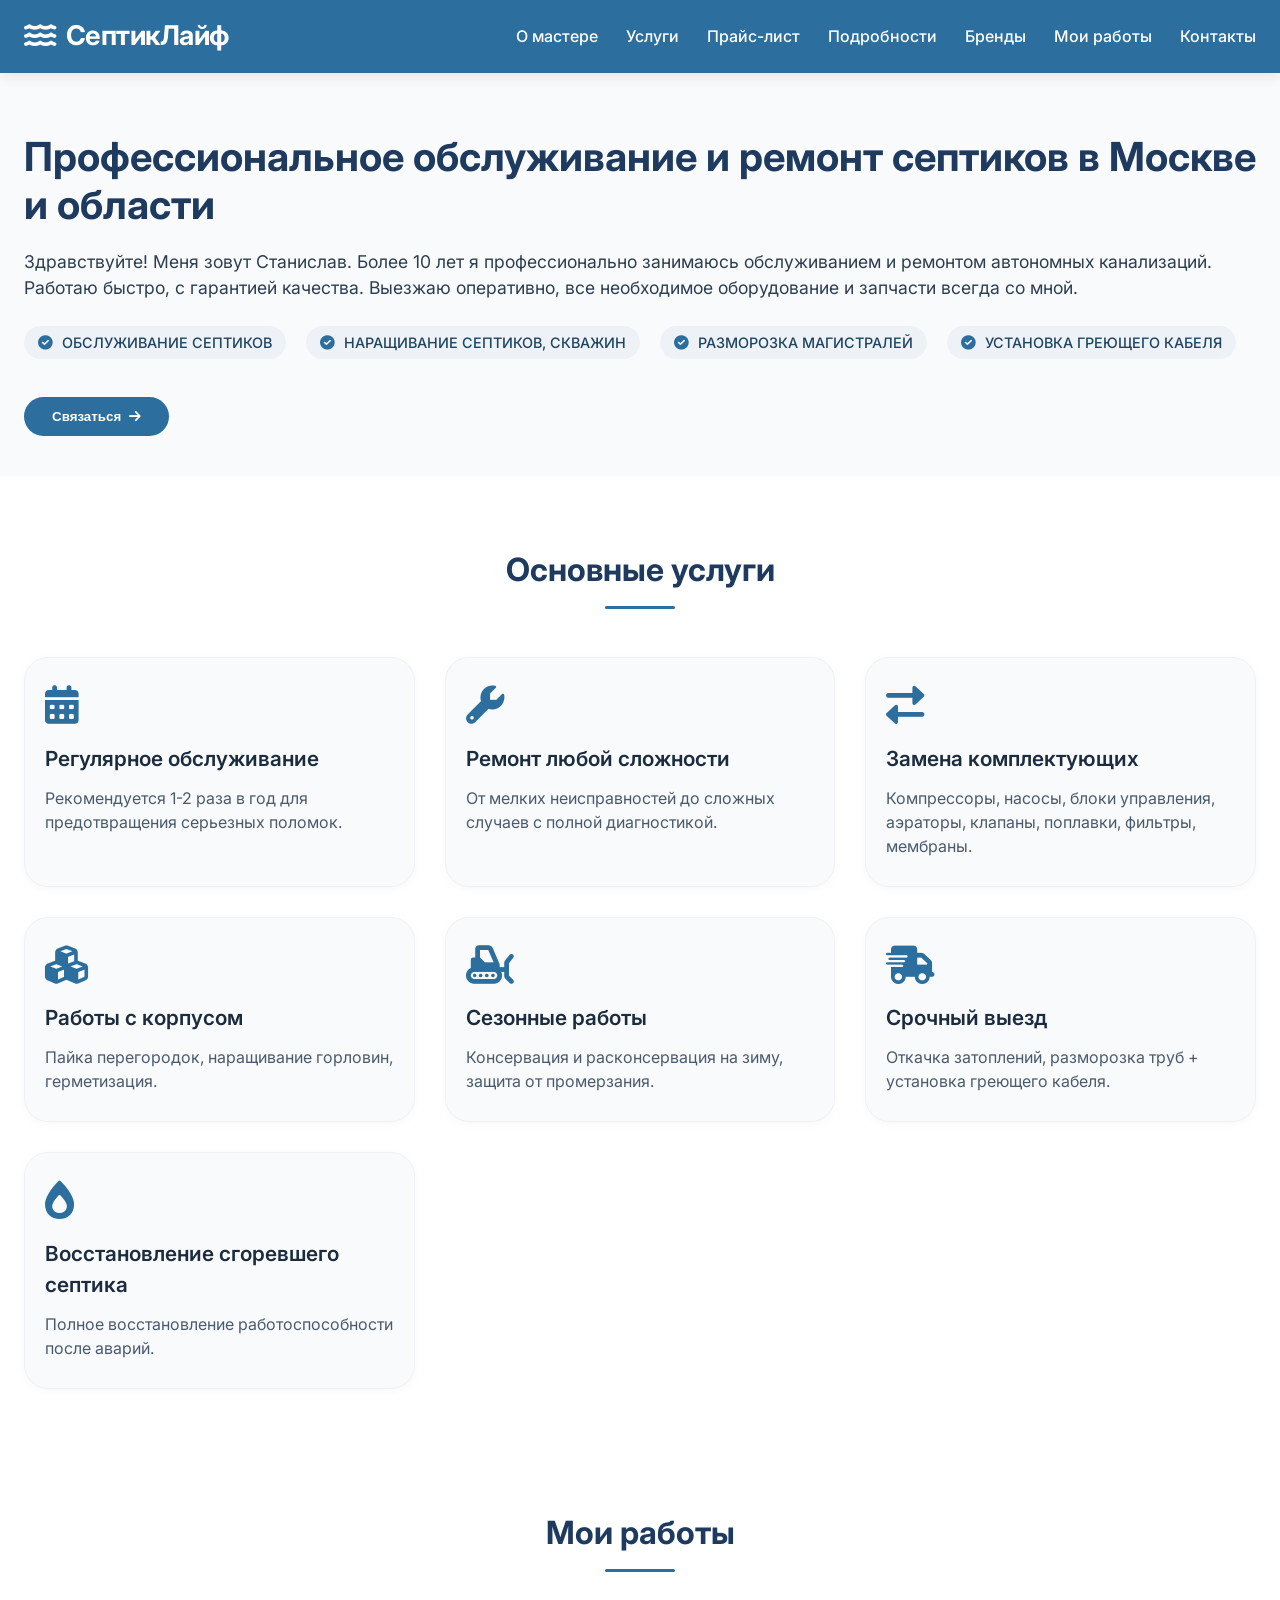
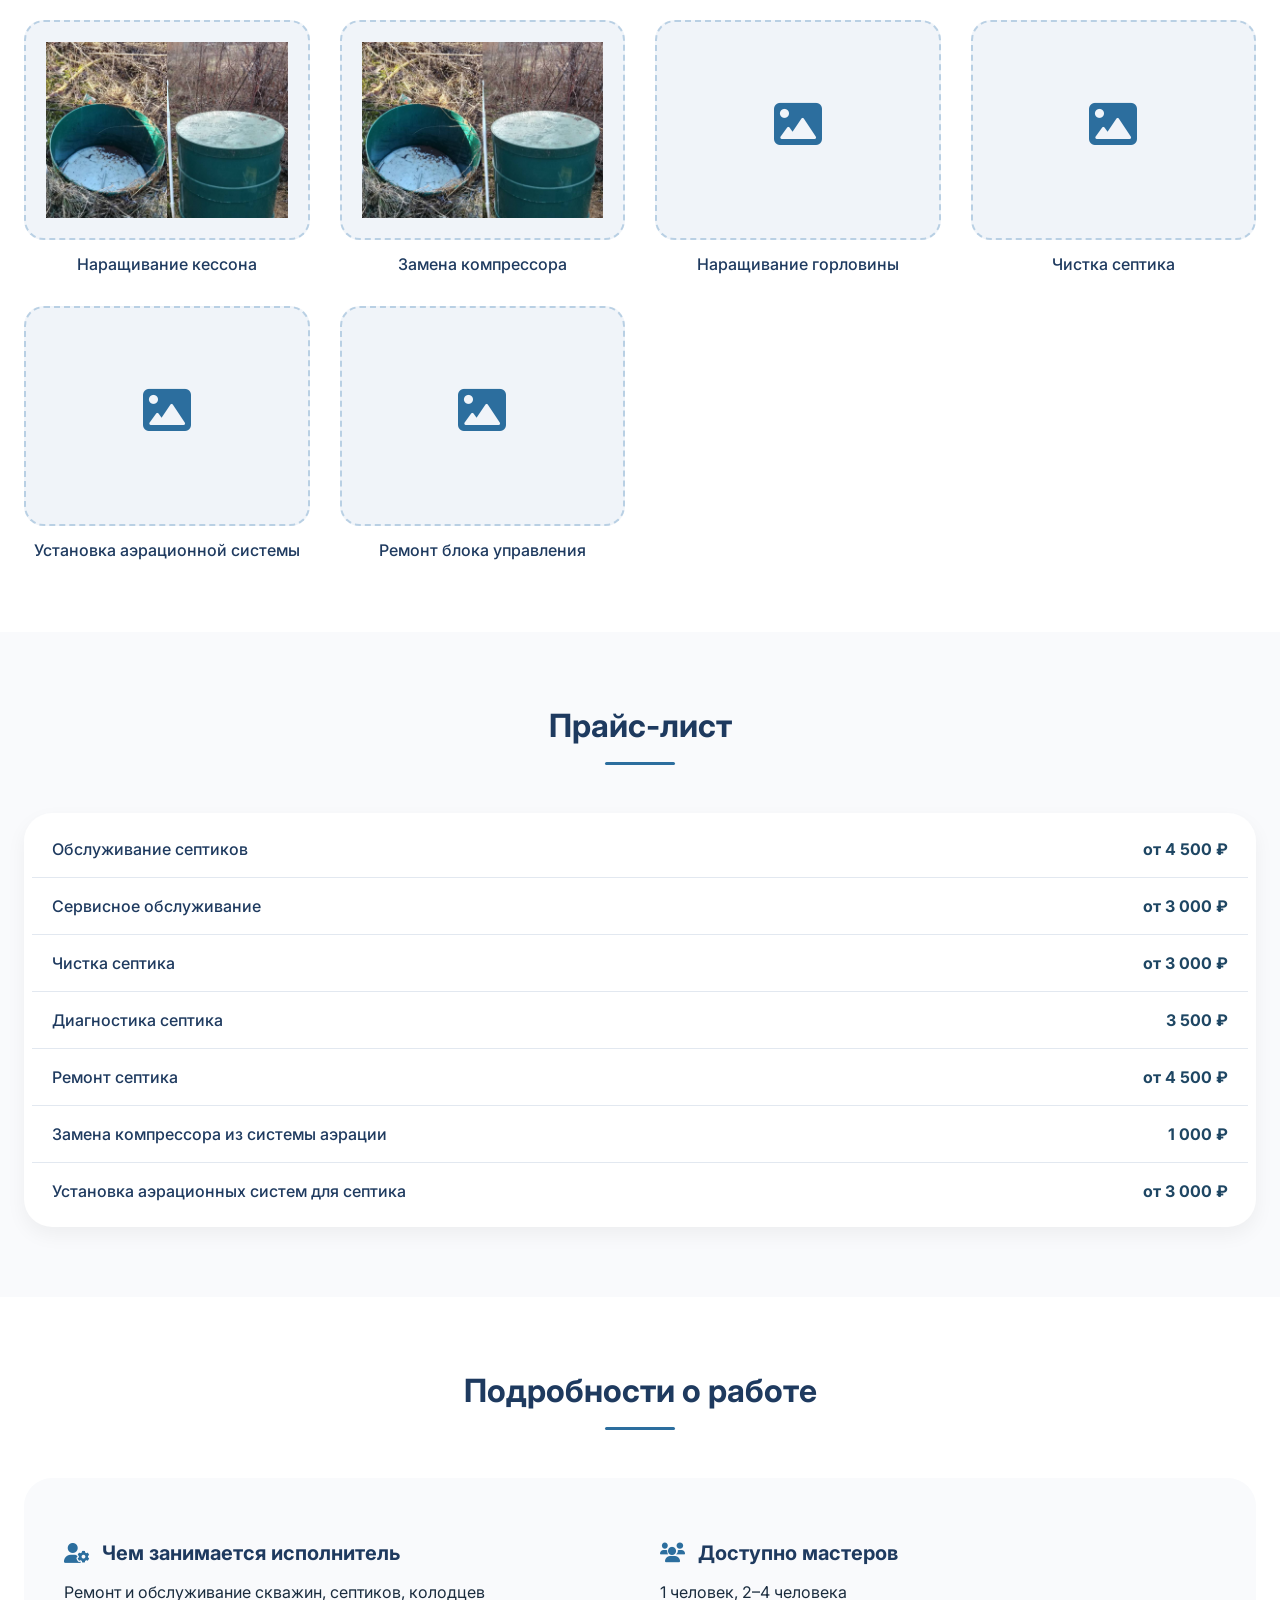
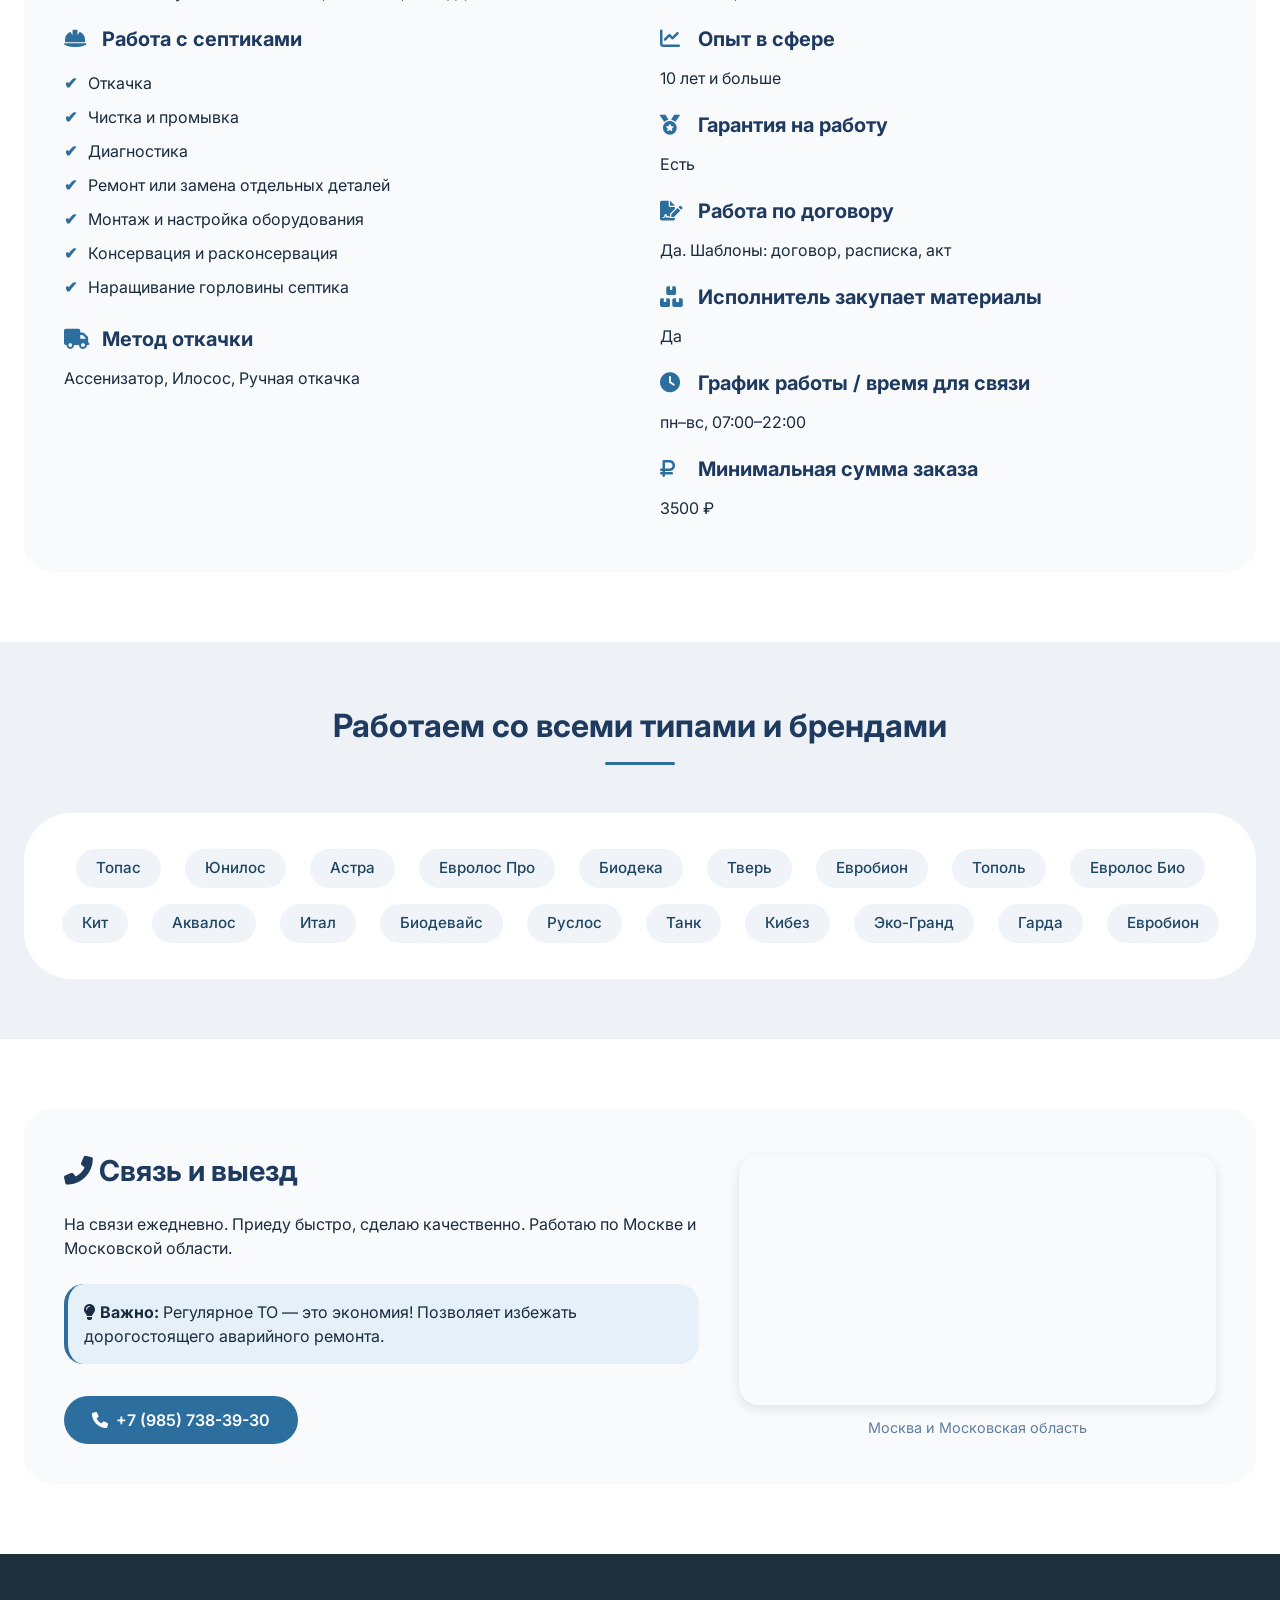
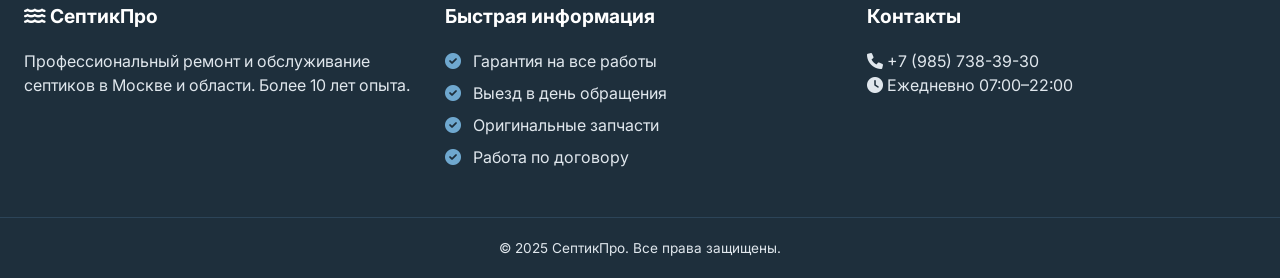
==== index.html @ 29113217 "Update index.html" ====
<!DOCTYPE html>
<html lang="ru">
<head>
    <meta charset="UTF-8">
    <meta name="viewport" content="width=device-width, initial-scale=1.0, viewport-fit=cover">
    <title>СептикЛайф | Обслуживание и ремонт септиков</title>
    <link rel="preconnect" href="https://fonts.googleapis.com">
    <link rel="preconnect" href="https://fonts.gstatic.com" crossorigin>
    <link href="https://fonts.googleapis.com/css2?family=Inter:opsz,wght@14..32,300;14..32,400;14..32,500;14..32,600;14..32,700&display=swap" rel="stylesheet">
    <link rel="stylesheet" href="https://cdnjs.cloudflare.com/ajax/libs/font-awesome/6.0.0-beta3/css/all.min.css">
    <link rel="stylesheet" href="septik-style.css">
</head>
<body>

    <header class="header">
        <div class="container header-container">
            <div class="logo">
                <i class="fas fa-water"></i> СептикЛайф
            </div>
            <nav class="nav-menu" id="navMenu">
                <ul>
                    <li><a href="#about">О мастере</a></li>
                    <li><a href="#services">Услуги</a></li>
                    <li><a href="#price">Прайс-лист</a></li>
                    <li><a href="#details">Подробности</a></li>
                    <li><a href="#brands">Бренды</a></li>
                    <li><a href="#gallery">Мои работы</a></li>
                    <li><a href="#contact">Контакты</a></li>
                </ul>
            </nav>
            <div class="burger" id="burgerBtn">
                <i class="fas fa-bars"></i>
            </div>
        </div>
    </header>

    <main>
        <section class="hero" id="about">
            <div class="container hero-grid">
                <div class="hero-text">
                    <h1>Профессиональное обслуживание и ремонт септиков в Москве и области</h1>
                    <p>Здравствуйте! Меня зовут Станислав. Более 10 лет я профессионально занимаюсь обслуживанием и ремонтом автономных канализаций. Работаю быстро, с гарантией качества. Выезжаю оперативно, все необходимое оборудование и запчасти всегда со мной.</p>
                    <div class="hero-features">
                        <span><i class="fas fa-check-circle"></i> ОБСЛУЖИВАНИЕ СЕПТИКОВ</span>
                        <span><i class="fas fa-check-circle"></i> НАРАЩИВАНИЕ СЕПТИКОВ, СКВАЖИН</span>
                        <span><i class="fas fa-check-circle"></i> РАЗМОРОЗКА МАГИСТРАЛЕЙ</span>
                        <span><i class="fas fa-check-circle"></i> УСТАНОВКА ГРЕЮЩЕГО КАБЕЛЯ</span>
                    </div>
                    <button class="btn-primary" id="openModalBtn">Связаться <i class="fas fa-arrow-right"></i></button>
                </div>
            </div>
        </section>

        <section class="services" id="services">
            <div class="container">
                <h2 class="section-title">Основные услуги</h2>
                <div class="services-grid">
                    <div class="service-card">
                        <i class="fas fa-calendar-alt"></i>
                        <h3>Регулярное обслуживание</h3>
                        <p>Рекомендуется 1-2 раза в год для предотвращения серьезных поломок.</p>
                    </div>
                    <div class="service-card">
                        <i class="fas fa-wrench"></i>
                        <h3>Ремонт любой сложности</h3>
                        <p>От мелких неисправностей до сложных случаев с полной диагностикой.</p>
                    </div>
                    <div class="service-card">
                        <i class="fas fa-exchange-alt"></i>
                        <h3>Замена комплектующих</h3>
                        <p>Компрессоры, насосы, блоки управления, аэраторы, клапаны, поплавки, фильтры, мембраны.</p>
                    </div>
                    <div class="service-card">
                        <i class="fas fa-cubes"></i>
                        <h3>Работы с корпусом</h3>
                        <p>Пайка перегородок, наращивание горловин, герметизация.</p>
                    </div>
                    <div class="service-card">
                        <i class="fas fa-snowplow"></i>
                        <h3>Сезонные работы</h3>
                        <p>Консервация и расконсервация на зиму, защита от промерзания.</p>
                    </div>
                    <div class="service-card">
                        <i class="fas fa-truck-fast"></i>
                        <h3>Срочный выезд</h3>
                        <p>Откачка затоплений, разморозка труб + установка греющего кабеля.</p>
                    </div>
                    <div class="service-card">
                        <i class="fas fa-burn"></i>
                        <h3>Восстановление сгоревшего септика</h3>
                        <p>Полное восстановление работоспособности после аварий.</p>
                    </div>
                </div>
            </div>
        </section>

        <section class="gallery" id="gallery">
            <div class="container">
                <h2 class="section-title">Мои работы</h2>
                <div class="gallery-grid">
                    <div class="gallery-item">
                        <div class="image-placeholder square" style="overflow: hidden; border-radius: 20px; background: #f0f4f9;">
                            <img src="кессон.jpg" alt="Наращивание кессона" style="width: 100%; height: 100%; object-fit: cover; display: block;">
                        </div>
                        <p class="gallery-caption">Наращивание кессона</p>
                    </div>
                    <div class="gallery-item">
                        <div class="image-placeholder square" style="overflow: hidden; border-radius: 20px; background: #f0f4f9;">
                            <img src="кессон.jpg" alt="Замена компрессора" style="width: 100%; height: 100%; object-fit: cover; display: block;">
                        </div>
                        <p class="gallery-caption">Замена компрессора</p>
                    </div>
                    <div class="gallery-item">
                        <div class="image-placeholder square" style="overflow: hidden; border-radius: 20px; background: #f0f4f9;">
                            <div style="width: 100%; height: 100%; display: flex; align-items: center; justify-content: center;">
                                <i class="fas fa-image fa-3x" style="color: #2c6e9e;"></i>
                            </div>
                        </div>
                        <p class="gallery-caption">Наращивание горловины</p>
                    </div>
                    <div class="gallery-item">
                        <div class="image-placeholder square" style="overflow: hidden; border-radius: 20px; background: #f0f4f9;">
                            <div style="width: 100%; height: 100%; display: flex; align-items: center; justify-content: center;">
                                <i class="fas fa-image fa-3x" style="color: #2c6e9e;"></i>
                            </div>
                        </div>
                        <p class="gallery-caption">Чистка септика</p>
                    </div>
                    <div class="gallery-item">
                        <div class="image-placeholder square" style="overflow: hidden; border-radius: 20px; background: #f0f4f9;">
                            <div style="width: 100%; height: 100%; display: flex; align-items: center; justify-content: center;">
                                <i class="fas fa-image fa-3x" style="color: #2c6e9e;"></i>
                            </div>
                        </div>
                        <p class="gallery-caption">Установка аэрационной системы</p>
                    </div>
                    <div class="gallery-item">
                        <div class="image-placeholder square" style="overflow: hidden; border-radius: 20px; background: #f0f4f9;">
                            <div style="width: 100%; height: 100%; display: flex; align-items: center; justify-content: center;">
                                <i class="fas fa-image fa-3x" style="color: #2c6e9e;"></i>
                            </div>
                        </div>
                        <p class="gallery-caption">Ремонт блока управления</p>
                    </div>
                </div>
            </div>
        </section>

        <section class="price-list" id="price">
            <div class="container">
                <h2 class="section-title">Прайс-лист</h2>
                <div class="table-wrapper">
                    <table class="price-table">
                        <tbody>
                            <tr>
                                <td>Обслуживание септиков</td>
                                <td>от 4 500 ₽</td>
                            </tr>
                            <tr>
                                <td>Сервисное обслуживание</td>
                                <td>от 3 000 ₽</td>
                            </tr>
                            <tr>
                                <td>Чистка септика</td>
                                <td>от 3 000 ₽</td>
                            </tr>
                            <tr>
                                <td>Диагностика септика</td>
                                <td>3 500 ₽</td>
                            </tr>
                            <tr>
                                <td>Ремонт септика</td>
                                <td>от 4 500 ₽</td>
                            </tr>
                            <tr>
                                <td>Замена компрессора из системы аэрации</td>
                                <td>1 000 ₽</td>
                            </tr>
                            <tr>
                                <td>Установка аэрационных систем для септика</td>
                                <td>от 3 000 ₽</td>
                            </tr>
                        </tbody>
                    </table>
                </div>
            </div>
        </section>

        <section class="details" id="details">
            <div class="container">
                <h2 class="section-title">Подробности о работе</h2>
                <div class="details-wrapper">
                    <div class="details-block">
                        <h3><i class="fas fa-user-cog"></i> Чем занимается исполнитель</h3>
                        <p>Ремонт и обслуживание скважин, септиков, колодцев</p>
                        <h3><i class="fas fa-hard-hat"></i> Работа с септиками</h3>
                        <ul>
                            <li>Откачка</li>
                            <li>Чистка и промывка</li>
                            <li>Диагностика</li>
                            <li>Ремонт или замена отдельных деталей</li>
                            <li>Монтаж и настройка оборудования</li>
                            <li>Консервация и расконсервация</li>
                            <li>Наращивание горловины септика</li>
                        </ul>
                        <h3><i class="fas fa-truck"></i> Метод откачки</h3>
                        <p>Ассенизатор, Илосос, Ручная откачка</p>
                    </div>
                    <div class="details-block">
                        <h3><i class="fas fa-users"></i> Доступно мастеров</h3>
                        <p>1 человек, 2–4 человека</p>
                        <h3><i class="fas fa-chart-line"></i> Опыт в сфере</h3>
                        <p>10 лет и больше</p>
                        <h3><i class="fas fa-medal"></i> Гарантия на работу</h3>
                        <p>Есть</p>
                        <h3><i class="fas fa-file-signature"></i> Работа по договору</h3>
                        <p>Да. Шаблоны: договор, расписка, акт</p>
                        <h3><i class="fas fa-boxes"></i> Исполнитель закупает материалы</h3>
                        <p>Да</p>
                        <h3><i class="fas fa-clock"></i> График работы / время для связи</h3>
                        <p>пн–вс, 07:00–22:00</p>
                        <h3><i class="fas fa-ruble-sign"></i> Минимальная сумма заказа</h3>
                        <p>3500 ₽</p>
                    </div>
                </div>
            </div>
        </section>

        <section class="brands" id="brands">
            <div class="container">
                <h2 class="section-title">Работаем со всеми типами и брендами</h2>
                <div class="brands-list">
                    <span>Топас</span> <span>Юнилос</span> <span>Астра</span> <span>Евролос Про</span>
                    <span>Биодека</span> <span>Тверь</span> <span>Евробион</span> <span>Тополь</span>
                    <span>Евролос Био</span> <span>Кит</span> <span>Аквалос</span> <span>Итал</span>
                    <span>Биодевайс</span> <span>Руслос</span> <span>Танк</span> <span>Кибез</span>
                    <span>Эко-Гранд</span> <span>Гарда</span> <span>Евробион</span>
                </div>
            </div>
        </section>

        <section class="contact" id="contact">
            <div class="container">
                <div class="contact-card">
                    <div class="contact-info">
                        <h2><i class="fas fa-phone-alt"></i> Связь и выезд</h2>
                        <p>На связи ежедневно. Приеду быстро, сделаю качественно. Работаю по Москве и Московской области.</p>
                        <p class="contact-note"><i class="fas fa-lightbulb"></i> <strong>Важно:</strong> Регулярное ТО — это экономия! Позволяет избежать дорогостоящего аварийного ремонта.</p>
                        <a href="tel:+79857383930" class="btn-primary"><i class="fas fa-phone"></i> +7 (985) 738-39-30</a>
                    </div>
                    <div class="contact-map">
                        <div class="mini-map">
                            <iframe src="https://yandex.ru/map-widget/v1/?um=constructor%3A1e2f3a4b5c6d7e8f9a0b1c2d3e4f5a6b7c8d9e0f&amp;source=constructor" width="100%" height="250" frameborder="0" allowfullscreen></iframe>
                        </div>
                        <p class="map-note">Москва и Московская область</p>
                    </div>
                </div>
            </div>
        </section>
    </main>

    <div id="phoneModal" class="modal">
        <div class="modal-content">
            <span class="close-modal">&times;</span>
            <div class="modal-body">
                <i class="fas fa-phone-alt modal-icon"></i>
                <h3>Свяжитесь с нами</h3>
                <p class="modal-phone">+7 (985) 738-39-30</p>
                <p>Звоните в любое время с 07:00 до 22:00</p>
                <a href="tel:+79857383930" class="btn-primary modal-call-btn">Позвонить</a>
            </div>
        </div>
    </div>

    <footer class="footer">
        <div class="container footer-container">
            <div class="footer-col">
                <h3><i class="fas fa-water"></i> СептикПро</h3>
                <p>Профессиональный ремонт и обслуживание септиков в Москве и области. Более 10 лет опыта.</p>
            </div>
            <div class="footer-col">
                <h3>Быстрая информация</h3>
                <ul>
                    <li><i class="fas fa-check-circle"></i> Гарантия на все работы</li>
                    <li><i class="fas fa-check-circle"></i> Выезд в день обращения</li>
                    <li><i class="fas fa-check-circle"></i> Оригинальные запчасти</li>
                    <li><i class="fas fa-check-circle"></i> Работа по договору</li>
                </ul>
            </div>
            <div class="footer-col">
                <h3>Контакты</h3>
                <p><i class="fas fa-phone"></i> <a href="tel:+79857383930">+7 (985) 738-39-30</a></p>
                <p><i class="fas fa-clock"></i> Ежедневно 07:00–22:00</p>
            </div>
        </div>
        <div class="footer-bottom">
            <p>&copy; 2025 СептикПро. Все права защищены.</p>
        </div>
    </footer>

    <script>
        const burger = document.getElementById('burgerBtn');
        const navMenu = document.getElementById('navMenu');
        
        burger.addEventListener('click', () => {
            navMenu.classList.toggle('active');
            const icon = burger.querySelector('i');
            if (navMenu.classList.contains('active')) {
                icon.classList.remove('fa-bars');
                icon.classList.add('fa-times');
            } else {
                icon.classList.remove('fa-times');
                icon.classList.add('fa-bars');
            }
        });
        
        document.querySelectorAll('.nav-menu a').forEach(link => {
            link.addEventListener('click', () => {
                navMenu.classList.remove('active');
                const icon = burger.querySelector('i');
                icon.classList.remove('fa-times');
                icon.classList.add('fa-bars');
            });
        });
        
        document.querySelectorAll('a[href^="#"]:not(.modal-call-btn)').forEach(anchor => {
            anchor.addEventListener('click', function(e) {
                const href = this.getAttribute('href');
                if (href === "#" || href === "") return;
                const target = document.querySelector(href);
                if (target) {
                    e.preventDefault();
                    target.scrollIntoView({ behavior: 'smooth', block: 'start' });
                }
            });
        });

        const modal = document.getElementById('phoneModal');
        const openModalBtn = document.getElementById('openModalBtn');
        const closeModalSpan = document.querySelector('.close-modal');

        openModalBtn.addEventListener('click', () => {
            modal.style.display = 'flex';
        });

        closeModalSpan.addEventListener('click', () => {
            modal.style.display = 'none';
        });

        window.addEventListener('click', (e) => {
            if (e.target === modal) {
                modal.style.display = 'none';
            }
        });
    </script>
</body>
</html>
---- septik-style.css ----
/* ========== septik-style.css ========== */
* {
    margin: 0;
    padding: 0;
    box-sizing: border-box;
}

body {
    font-family: 'Inter', sans-serif;
    background-color: #ffffff;
    color: #1a2c3e;
    line-height: 1.5;
    scroll-behavior: smooth;
}

.container {
    max-width: 1280px;
    margin: 0 auto;
    padding: 0 24px;
}

/* HEADER */
.header {
    background-color: #2c6e9e;
    color: white;
    position: sticky;
    top: 0;
    z-index: 1000;
    box-shadow: 0 4px 12px rgba(0, 0, 0, 0.08);
    padding: 16px 0;
}

.header-container {
    display: flex;
    justify-content: space-between;
    align-items: center;
    flex-wrap: wrap;
}

.logo {
    font-size: 1.7rem;
    font-weight: 700;
    letter-spacing: -0.5px;
    display: flex;
    align-items: center;
    gap: 10px;
}

.logo i {
    font-size: 1.8rem;
}

.nav-menu ul {
    display: flex;
    gap: 28px;
    list-style: none;
}

.nav-menu a {
    color: white;
    text-decoration: none;
    font-weight: 500;
    transition: opacity 0.2s;
    font-size: 1rem;
}

.nav-menu a:hover {
    opacity: 0.8;
    text-decoration: underline;
}

.burger {
    display: none;
    font-size: 1.8rem;
    cursor: pointer;
    background: none;
    border: none;
    color: white;
}

/* Hero section */
.hero {
    padding: 60px 0 40px;
    background: #f9fafc;
}

.hero-grid {
    display: flex;
    align-items: center;
    gap: 40px;
    flex-wrap: wrap;
}

.hero-text {
    flex: 1.2;
}

.hero-text h1 {
    font-size: 2.5rem;
    font-weight: 700;
    margin-bottom: 20px;
    line-height: 1.2;
    color: #1e3a5f;
}

.hero-text p {
    font-size: 1.1rem;
    color: #2c3e50;
    margin-bottom: 24px;
}

.hero-features {
    display: flex;
    flex-wrap: wrap;
    gap: 12px 20px;
    margin-bottom: 30px;
}

.hero-features span {
    background: #eef2f7;
    padding: 6px 14px;
    border-radius: 40px;
    font-size: 0.9rem;
    font-weight: 500;
    color: #1e4663;
}

.hero-features i {
    color: #2c6e9e;
    margin-right: 6px;
}

.hero-img {
    flex: 0.8;
}

.image-placeholder {
    background: #eef2f7;
    border-radius: 24px;
    height: 260px;
    display: flex;
    flex-direction: column;
    align-items: center;
    justify-content: center;
    text-align: center;
    color: #5f7f9e;
    border: 2px dashed #b9d0e4;
    padding: 20px;
}

.image-placeholder i {
    color: #2c6e9e;
    margin-bottom: 12px;
}

/* Buttons */
.btn-primary, .btn-secondary {
    display: inline-flex;
    align-items: center;
    gap: 8px;
    padding: 12px 28px;
    border-radius: 40px;
    text-decoration: none;
    font-weight: 600;
    transition: 0.2s;
    margin-right: 12px;
    margin-top: 8px;
    border: none;
    cursor: pointer;
}

.btn-primary {
    background-color: #2c6e9e;
    color: white;
}

.btn-primary:hover {
    background-color: #1f557c;
    transform: translateY(-2px);
}

.btn-secondary {
    background-color: white;
    color: #2c6e9e;
    border: 1.5px solid #2c6e9e;
}

.btn-secondary:hover {
    background-color: #eef2f7;
    transform: translateY(-2px);
}

/* Section titles */
.section-title {
    font-size: 2rem;
    font-weight: 700;
    text-align: center;
    margin-bottom: 48px;
    color: #1e3a5f;
    position: relative;
}

.section-title:after {
    content: '';
    display: block;
    width: 70px;
    height: 3px;
    background: #2c6e9e;
    margin: 12px auto 0;
    border-radius: 2px;
}

/* Services grid */
.services {
    padding: 70px 0 50px;
    background: white;
}

.services-grid {
    display: grid;
    grid-template-columns: repeat(auto-fill, minmax(300px, 1fr));
    gap: 30px;
}

.service-card {
    background: #f9fafc;
    border-radius: 24px;
    padding: 28px 20px;
    transition: all 0.25s;
    box-shadow: 0 2px 8px rgba(0,0,0,0.03);
    border: 1px solid #eef2f7;
}

.service-card i {
    font-size: 2.4rem;
    color: #2c6e9e;
    margin-bottom: 18px;
}

.service-card h3 {
    font-size: 1.3rem;
    margin-bottom: 12px;
    font-weight: 600;
}

.service-card p {
    color: #4a5b6e;
    line-height: 1.5;
}

/* Price list */
.price-list {
    background: #f9fafc;
    padding: 70px 0;
}

.table-wrapper {
    overflow-x: auto;
    background: white;
    border-radius: 28px;
    padding: 8px;
    box-shadow: 0 8px 20px rgba(0,0,0,0.05);
}

.price-table {
    width: 100%;
    border-collapse: collapse;
    font-size: 1rem;
}

.price-table tr {
    border-bottom: 1px solid #e2e8f0;
}

.price-table tr:last-child {
    border-bottom: none;
}

.price-table td {
    padding: 16px 20px;
    vertical-align: middle;
}

.price-table td:first-child {
    font-weight: 500;
    color: #1e3a5f;
}

.price-table td:last-child {
    font-weight: 700;
    color: #1e4663;
    text-align: right;
    white-space: nowrap;
}

/* Details section */
.details {
    padding: 70px 0;
    background: white;
}

.details-wrapper {
    display: flex;
    flex-wrap: wrap;
    gap: 40px;
    background: #f9fafc;
    border-radius: 28px;
    padding: 40px;
}

.details-block {
    flex: 1;
    min-width: 240px;
}

.details-block h3 {
    font-size: 1.25rem;
    margin: 20px 0 12px 0;
    color: #1e3a5f;
    display: flex;
    align-items: center;
    gap: 10px;
}

.details-block h3 i {
    color: #2c6e9e;
    width: 28px;
}

.details-block ul {
    list-style: none;
    padding-left: 0;
}

.details-block li {
    padding: 5px 0;
    padding-left: 24px;
    position: relative;
}

.details-block li:before {
    content: "✔";
    color: #2c6e9e;
    position: absolute;
    left: 0;
    font-weight: bold;
}

.details-block p {
    margin-bottom: 12px;
}

/* Brands */
.brands {
    background: #eef2f7;
    padding: 60px 0;
}

.brands-list {
    display: flex;
    flex-wrap: wrap;
    justify-content: center;
    gap: 16px 24px;
    background: white;
    border-radius: 48px;
    padding: 36px 24px;
}

.brands-list span {
    background: #f0f4f9;
    padding: 8px 20px;
    border-radius: 40px;
    font-weight: 500;
    font-size: 0.95rem;
    color: #1e4663;
}

/* Gallery */
.gallery {
    padding: 70px 0;
    background: white;
}

.gallery-grid {
    display: grid;
    grid-template-columns: repeat(auto-fill, minmax(280px, 1fr));
    gap: 30px;
}

.gallery-item {
    transition: transform 0.3s ease;
    text-align: center;
}

.gallery-item:hover {
    transform: scale(1.02);
}

.image-placeholder.square {
    height: 220px;
    background: #f0f4f9;
    border-radius: 20px;
    cursor: pointer;
}

.image-placeholder.square i {
    font-size: 48px;
}

.gallery-caption {
    margin-top: 12px;
    font-weight: 500;
    color: #1e3a5f;
    font-size: 1rem;
}

/* Map section */
.map-section {
    padding: 70px 0;
    background: #f9fafc;
}

.map-wrapper {
    border-radius: 28px;
    overflow: hidden;
    box-shadow: 0 8px 25px rgba(0,0,0,0.1);
}

.map-wrapper iframe {
    display: block;
    width: 100%;
    height: 450px;
    border: 0;
}

/* Contact */
.contact {
    padding: 70px 0;
    background: white;
}

.contact-card {
    display: flex;
    flex-wrap: wrap;
    gap: 40px;
    background: #f9fafc;
    border-radius: 28px;
    padding: 40px;
    align-items: center;
}

.contact-info {
    flex: 1.2;
}

.contact-info h2 {
    font-size: 1.8rem;
    margin-bottom: 20px;
    color: #1e3a5f;
}

.contact-note {
    background: #e6f0f9;
    padding: 16px;
    border-radius: 20px;
    margin: 24px 0;
    border-left: 4px solid #2c6e9e;
}

.contact-map {
    flex: 0.9;
}

.mini-map {
    border-radius: 20px;
    overflow: hidden;
    box-shadow: 0 4px 12px rgba(0,0,0,0.1);
}

.mini-map iframe {
    display: block;
    width: 100%;
    height: 250px;
    border: 0;
}

.map-note {
    text-align: center;
    margin-top: 12px;
    font-size: 0.9rem;
    color: #5f7f9e;
}

/* Footer */
.footer {
    background: #1e2f3c;
    color: #e0e7ed;
    padding-top: 48px;
}

.footer-container {
    display: flex;
    flex-wrap: wrap;
    justify-content: space-between;
    gap: 32px;
    padding-bottom: 40px;
}

.footer-col {
    flex: 1;
    min-width: 180px;
}

.footer-col h3 {
    color: white;
    margin-bottom: 18px;
    font-size: 1.2rem;
}

.footer-col ul {
    list-style: none;
}

.footer-col li {
    margin-bottom: 8px;
    display: flex;
    align-items: center;
    gap: 8px;
}

.footer-col li i {
    color: #6fa8cf;
    width: 20px;
}

.footer-col a {
    color: #e0e7ed;
    text-decoration: none;
    transition: opacity 0.2s;
}

.footer-col a:hover {
    opacity: 0.8;
    text-decoration: underline;
}

.footer-bottom {
    text-align: center;
    padding: 20px 0;
    border-top: 1px solid #2c4458;
    font-size: 0.85rem;
}

/* Modal window */
.modal {
    display: none;
    position: fixed;
    top: 0;
    left: 0;
    width: 100%;
    height: 100%;
    background-color: rgba(0,0,0,0.5);
    z-index: 2000;
    align-items: center;
    justify-content: center;
}

.modal-content {
    background-color: white;
    border-radius: 28px;
    max-width: 400px;
    width: 90%;
    position: relative;
    text-align: center;
    padding: 32px 24px;
    box-shadow: 0 20px 35px rgba(0,0,0,0.2);
    animation: fadeInUp 0.3s ease;
}

.close-modal {
    position: absolute;
    top: 16px;
    right: 20px;
    font-size: 28px;
    font-weight: bold;
    cursor: pointer;
    color: #aaa;
    transition: color 0.2s;
}

.close-modal:hover {
    color: #1e3a5f;
}

.modal-icon {
    font-size: 48px;
    color: #2c6e9e;
    margin-bottom: 16px;
}

.modal-body h3 {
    font-size: 1.6rem;
    margin-bottom: 12px;
    color: #1e3a5f;
}

.modal-phone {
    font-size: 1.8rem;
    font-weight: 700;
    color: #2c6e9e;
    margin: 16px 0 8px;
    letter-spacing: -0.5px;
}

.modal-call-btn {
    margin-top: 20px;
    background-color: #2c6e9e;
    color: white;
    display: inline-block;
}

@keyframes fadeInUp {
    from {
        opacity: 0;
        transform: translateY(20px);
    }
    to {
        opacity: 1;
        transform: translateY(0);
    }
}

/* Responsive */
@media (max-width: 880px) {
    .nav-menu {
        position: fixed;
        top: 72px;
        left: -100%;
        width: 80%;
        max-width: 320px;
        height: calc(100vh - 72px);
        background-color: #2c6e9e;
        flex-direction: column;
        transition: left 0.3s ease;
        padding: 24px;
        box-shadow: 4px 0 12px rgba(0,0,0,0.1);
        z-index: 999;
    }

    .nav-menu.active {
        left: 0;
    }

    .nav-menu ul {
        flex-direction: column;
        gap: 24px;
    }

    .nav-menu a {
        font-size: 1.2rem;
        display: block;
    }

    .burger {
        display: block;
    }

    .hero-grid {
        flex-direction: column;
        text-align: center;
    }

    .hero-features {
        justify-content: center;
    }

    .section-title {
        font-size: 1.8rem;
    }

    .details-wrapper {
        padding: 24px;
    }

    .contact-card {
        flex-direction: column;
    }

    .price-table td {
        padding: 12px 16px;
    }
}

@media (max-width: 680px) {
    .gallery-grid {
        grid-template-columns: repeat(auto-fill, minmax(240px, 1fr));
        gap: 20px;
    }
    
    .image-placeholder.square {
        height: 180px;
    }
}

@media (max-width: 550px) {
    .container {
        padding: 0 16px;
    }

    .hero-text h1 {
        font-size: 1.8rem;
    }

    .btn-primary, .btn-secondary {
        padding: 10px 20px;
        font-size: 0.9rem;
    }

    .services-grid {
        grid-template-columns: 1fr;
    }

    .price-table td {
        padding: 10px 12px;
        font-size: 0.9rem;
    }

    .modal-phone {
        font-size: 1.4rem;
    }

    .modal-content {
        padding: 24px 16px;
    }

    .gallery-grid {
        grid-template-columns: 1fr;
    }
    
    .map-wrapper iframe {
        height: 300px;
    }
    
    .mini-map iframe {
        height: 200px;
    }
}
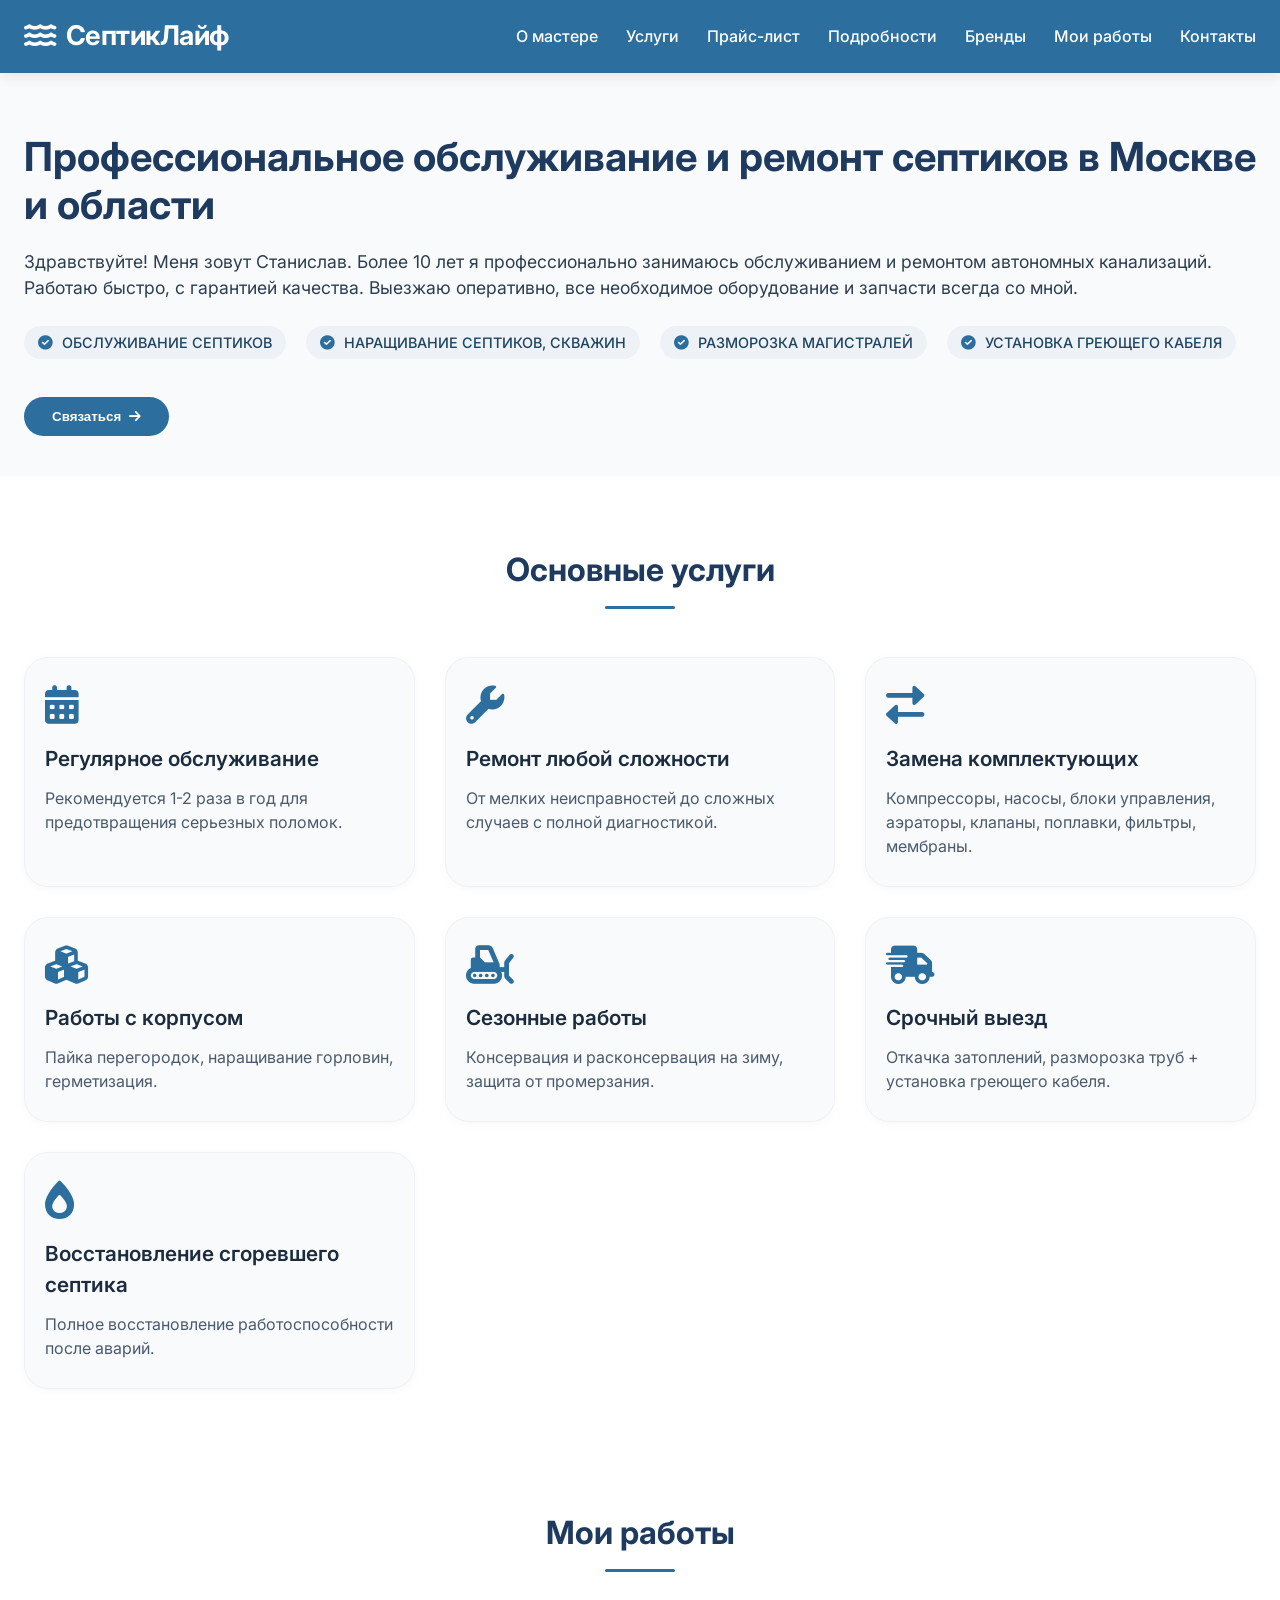
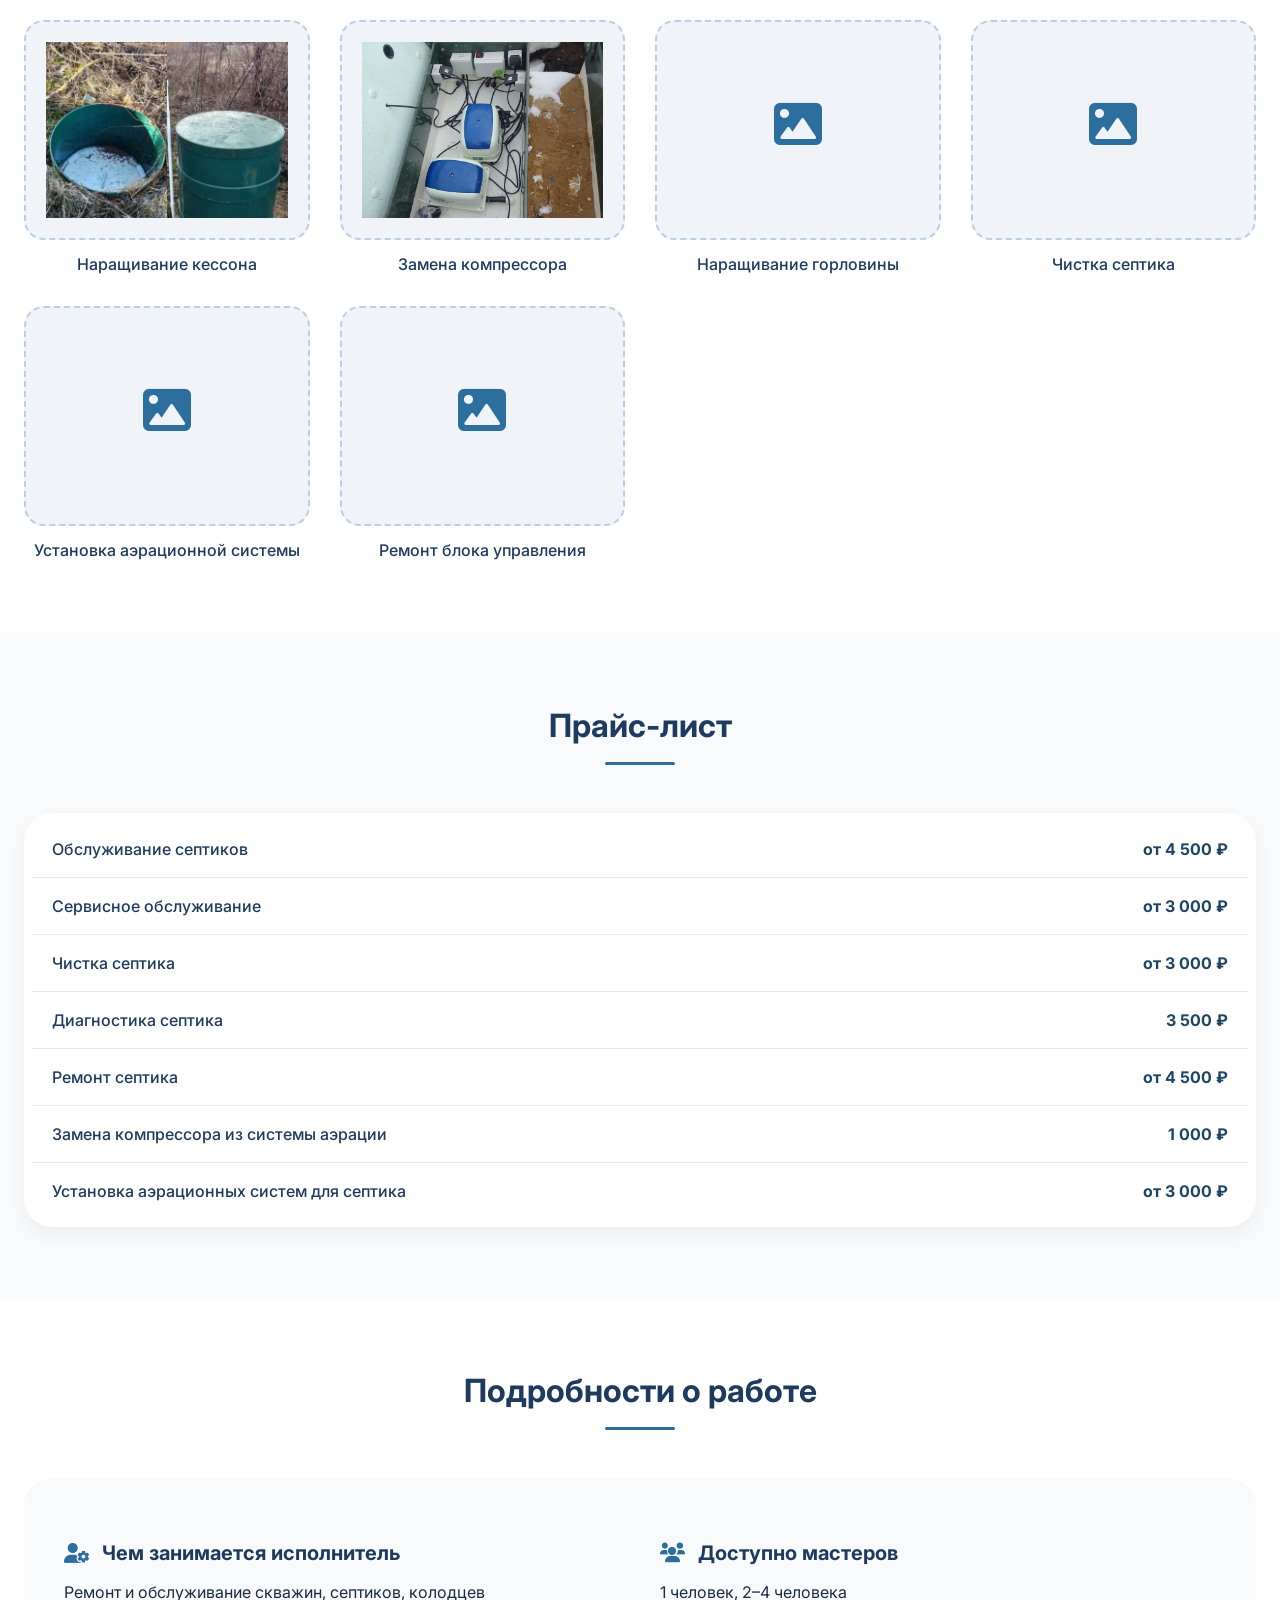
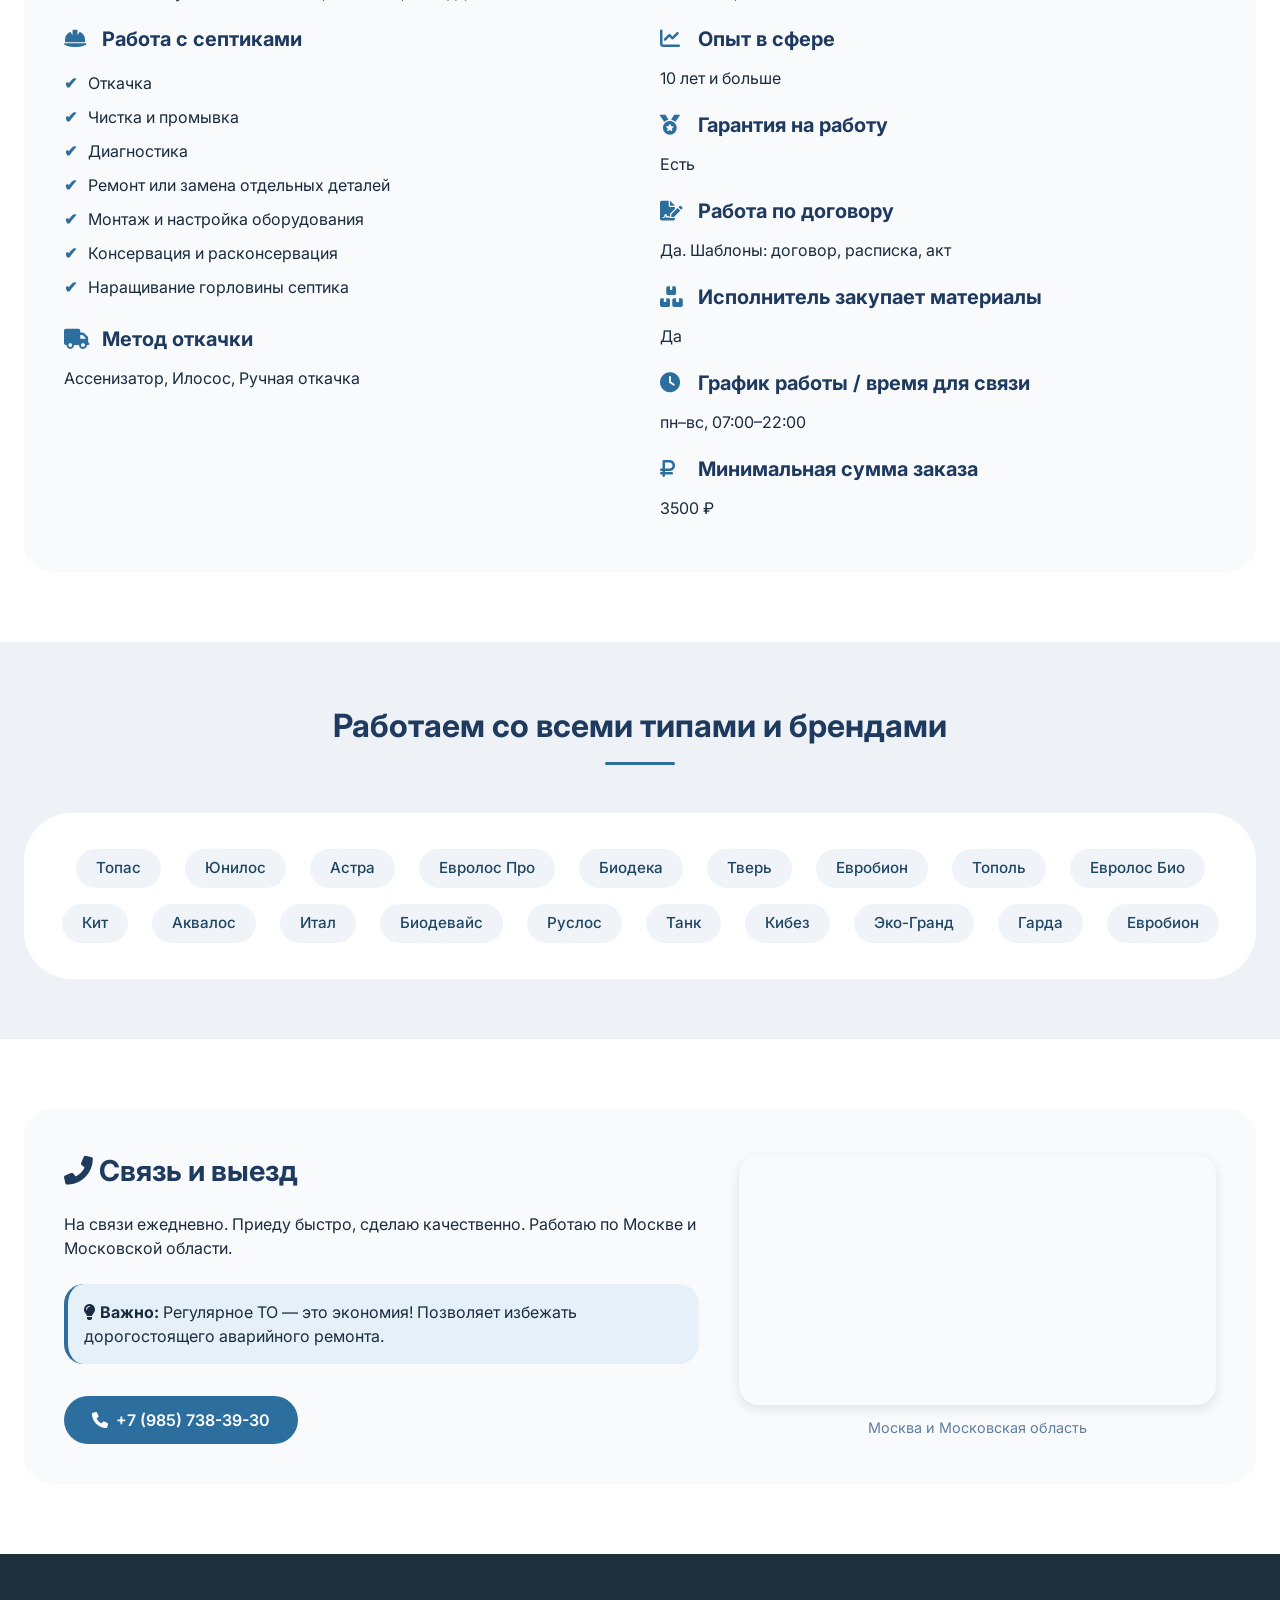
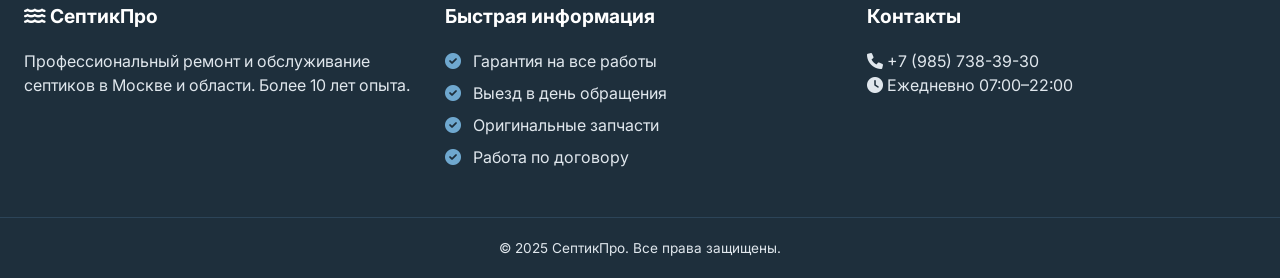
==== commit 525eebd2: "Update index.html" ====
--- a/index.html
+++ b/index.html
@@ -106,7 +106,7 @@
                     </div>
                     <div class="gallery-item">
                         <div class="image-placeholder square" style="overflow: hidden; border-radius: 20px; background: #f0f4f9;">
-                            <img src="кессон.jpg" alt="Замена компрессора" style="width: 100%; height: 100%; object-fit: cover; display: block;">
+                            <img src="замена компрессор.jpg" alt="Замена компрессора" style="width: 100%; height: 100%; object-fit: cover; display: block;">
                         </div>
                         <p class="gallery-caption">Замена компрессора</p>
                     </div>
--- a/septik-style.css
+++ b/septik-style.css
@@ -375,7 +375,7 @@
     color: #1e4663;
 }
 
-/* Gallery */
+/* Gallery - ИСПРАВЛЕНО */
 .gallery {
     padding: 70px 0;
     background: white;
@@ -400,11 +400,22 @@
     height: 220px;
     background: #f0f4f9;
     border-radius: 20px;
-    cursor: pointer;
+    overflow: hidden;
+    display: flex;
+    align-items: center;
+    justify-content: center;
+}
+
+.image-placeholder.square img {
+    width: 100%;
+    height: 100%;
+    object-fit: cover;
+    display: block;
 }
 
 .image-placeholder.square i {
     font-size: 48px;
+    color: #2c6e9e;
 }
 
 .gallery-caption {
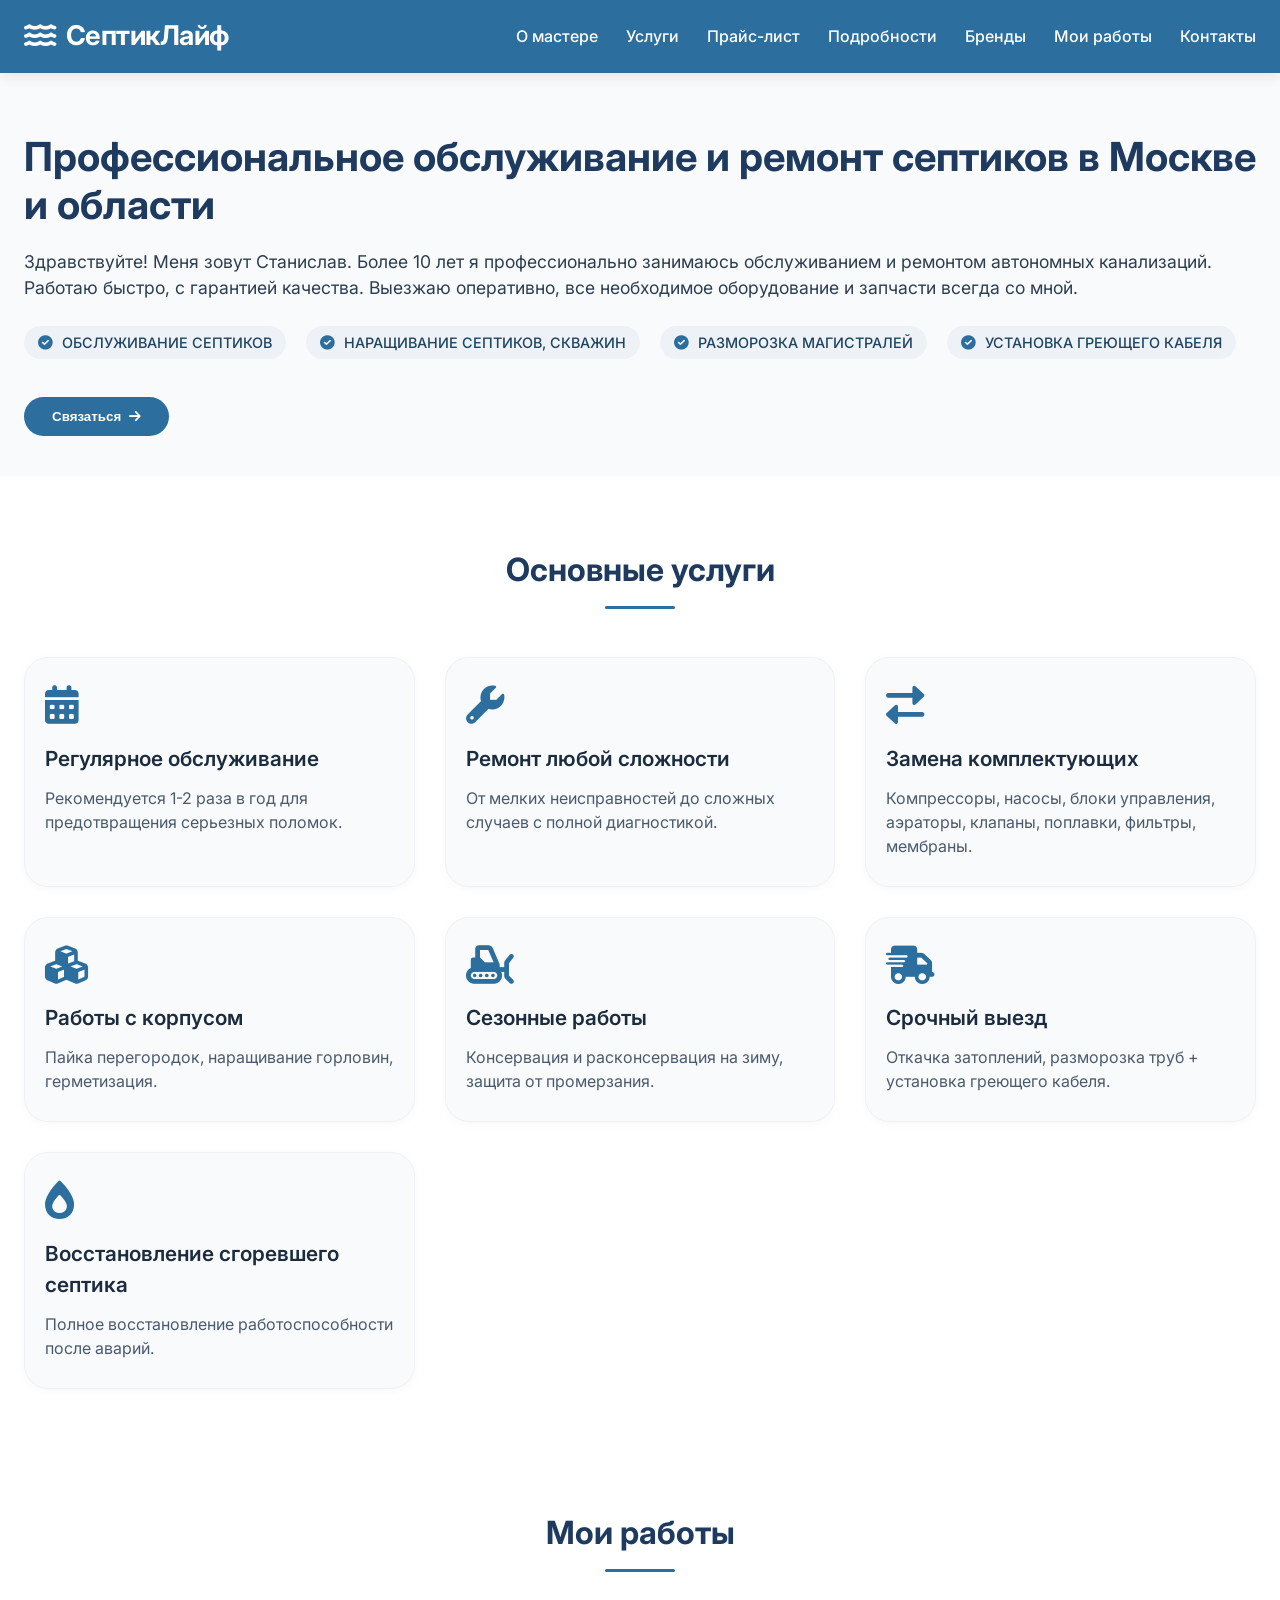
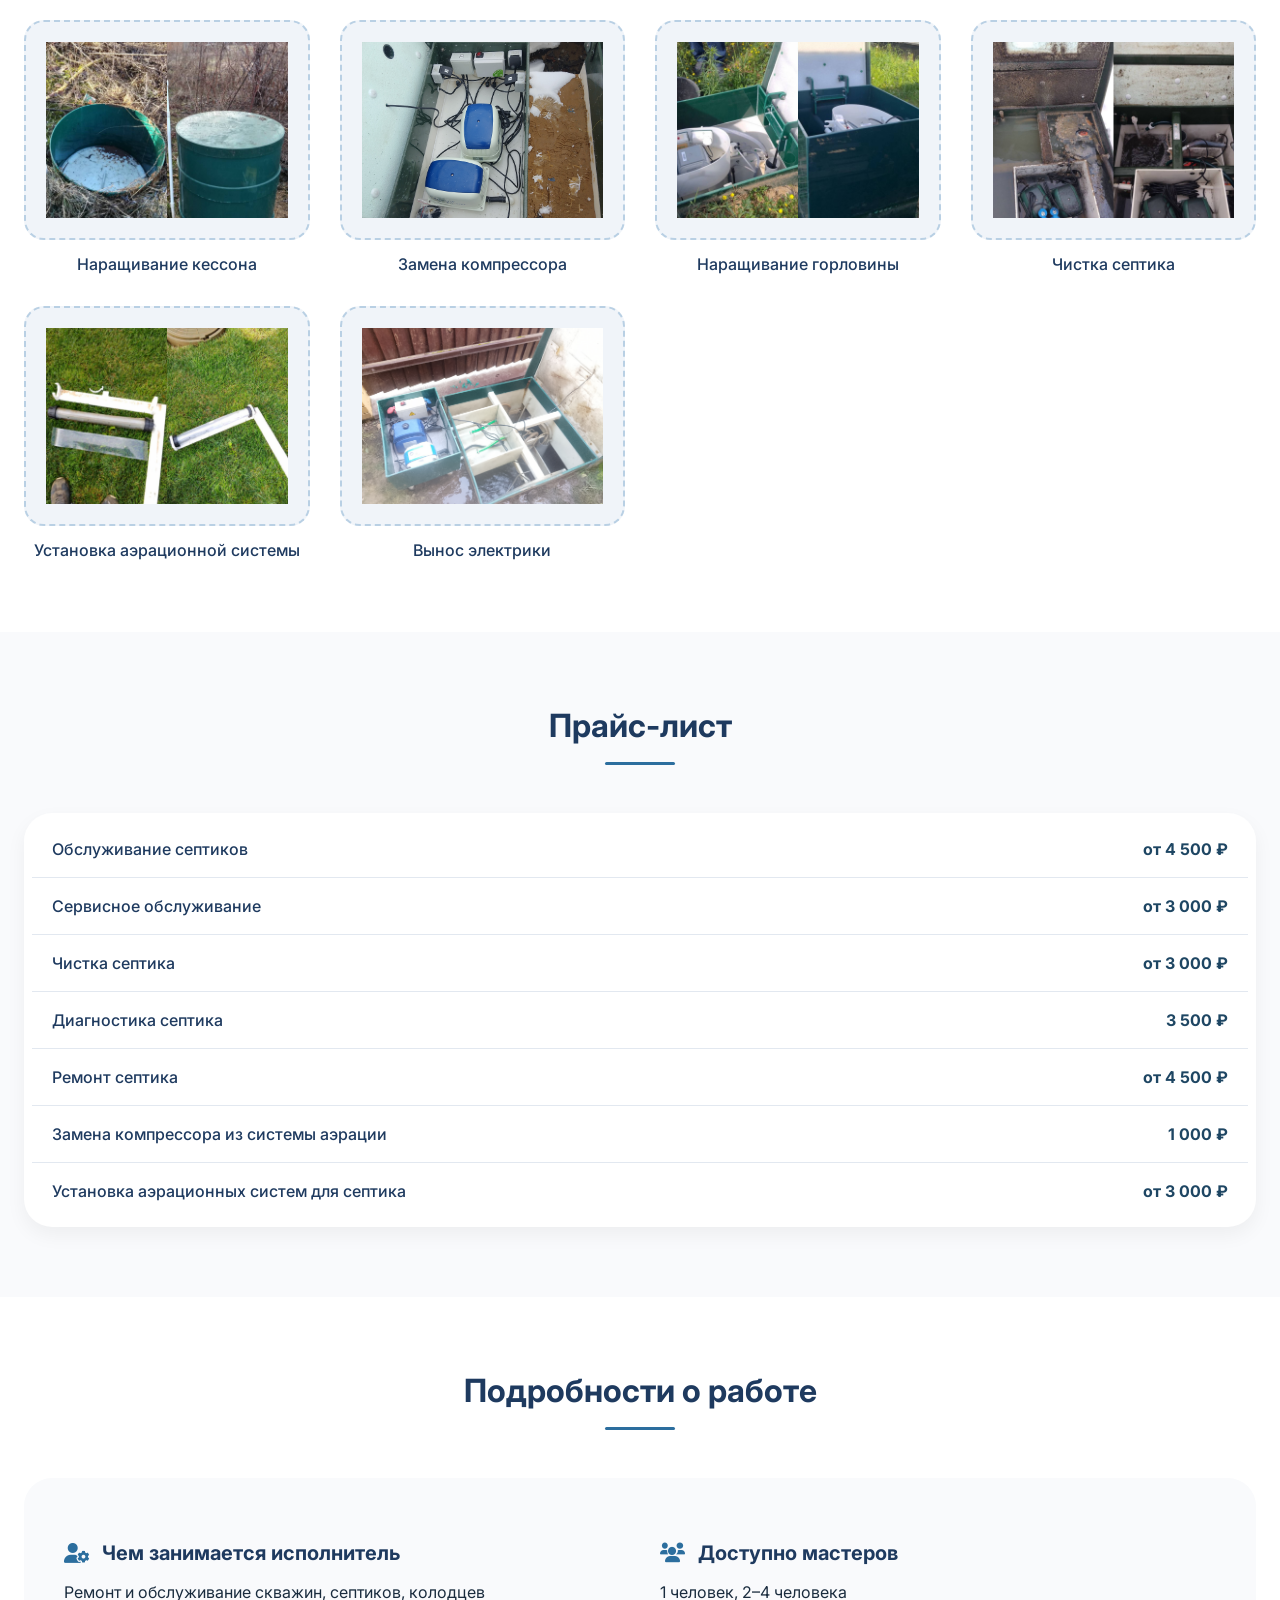
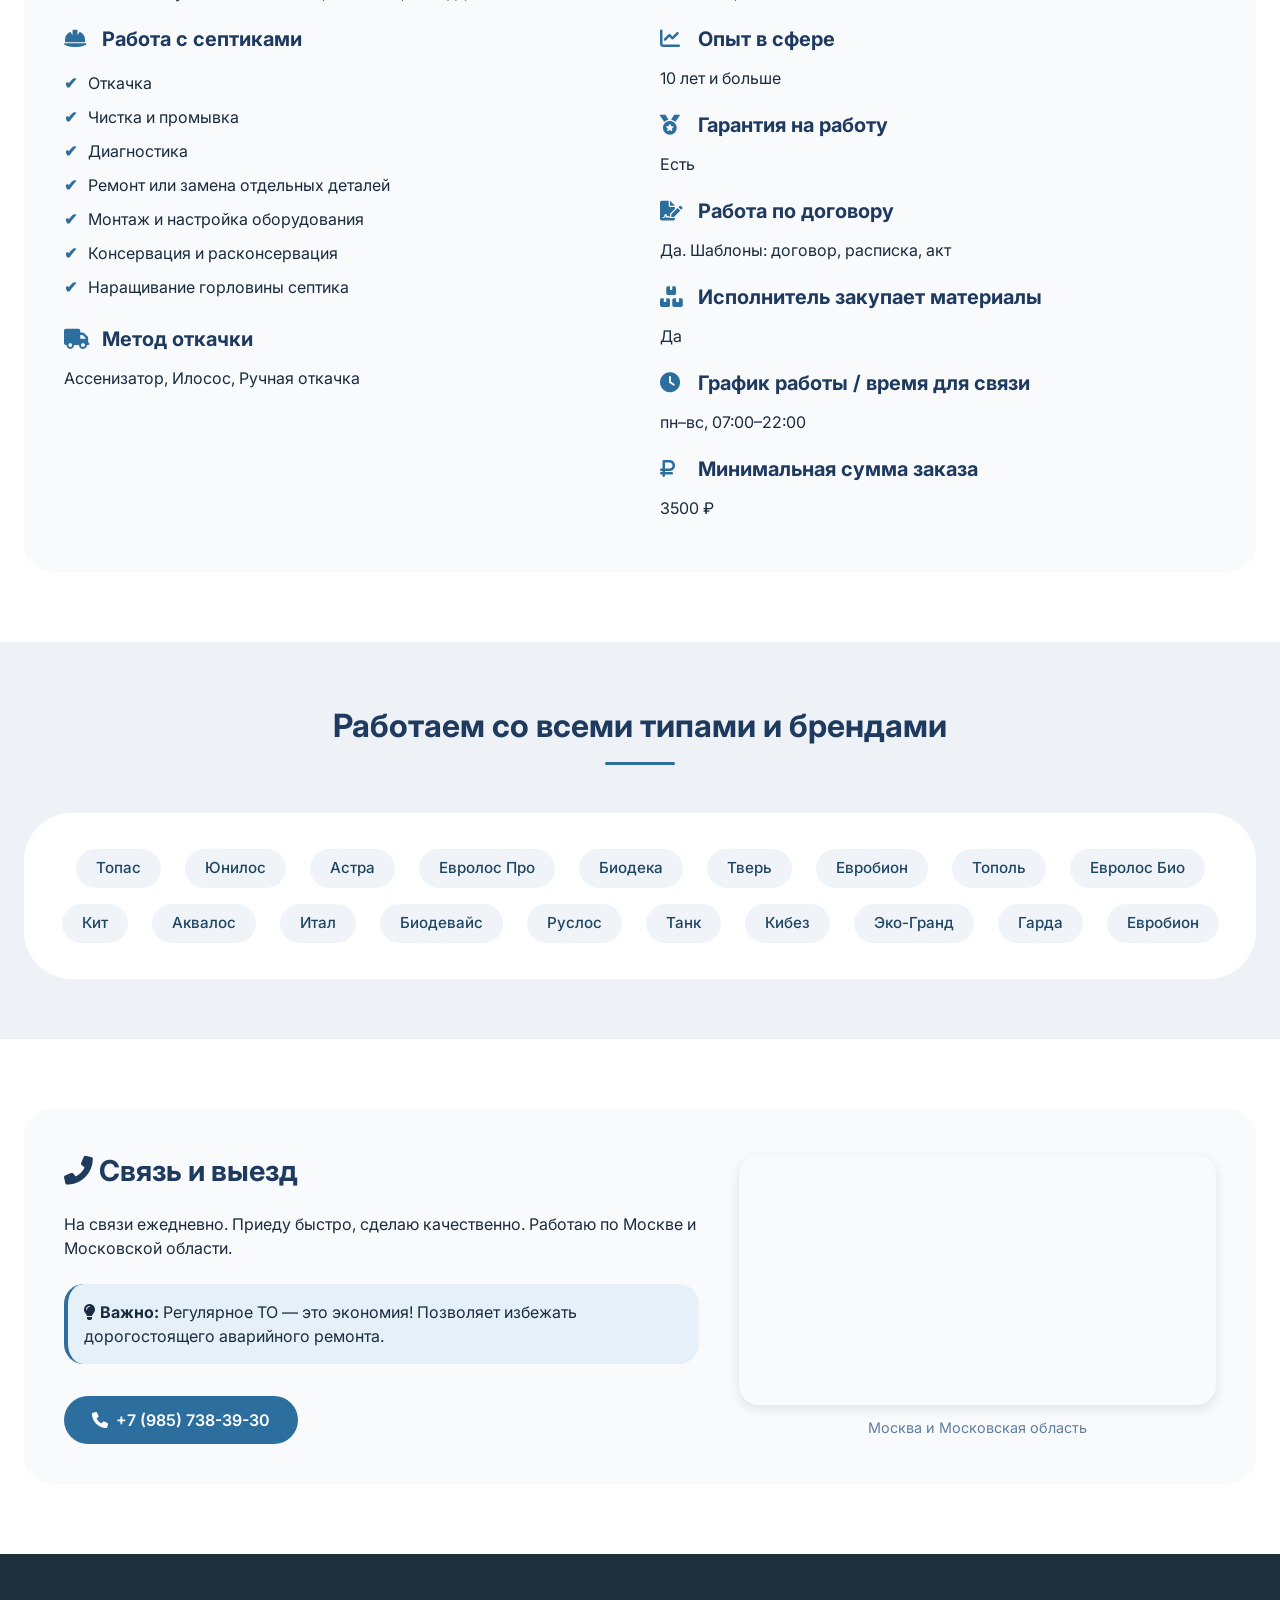
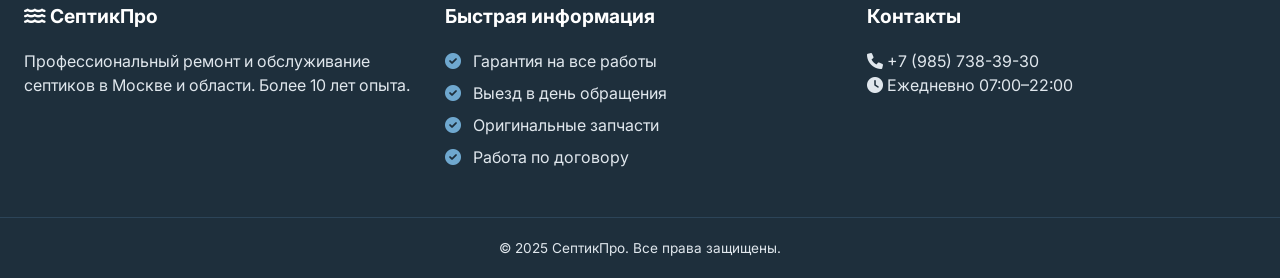
==== commit ff7c8cf1: "Update index.html" ====
--- a/index.html
+++ b/index.html
@@ -106,14 +106,14 @@
                     </div>
                     <div class="gallery-item">
                         <div class="image-placeholder square" style="overflow: hidden; border-radius: 20px; background: #f0f4f9;">
-                            <img src="замена компрессор.jpg" alt="Замена компрессора" style="width: 100%; height: 100%; object-fit: cover; display: block;">
+                            <img src="compress.jpg" alt="Замена компрессора" style="width: 100%; height: 100%; object-fit: cover; display: block;">
                         </div>
                         <p class="gallery-caption">Замена компрессора</p>
                     </div>
                     <div class="gallery-item">
                         <div class="image-placeholder square" style="overflow: hidden; border-radius: 20px; background: #f0f4f9;">
                             <div style="width: 100%; height: 100%; display: flex; align-items: center; justify-content: center;">
-                                <i class="fas fa-image fa-3x" style="color: #2c6e9e;"></i>
+                                <img src="gorlovina.jpg" alt="наращивание горловины" style="width: 100%; height: 100%; object-fit: cover; display: block;">
                             </div>
                         </div>
                         <p class="gallery-caption">Наращивание горловины</p>
@@ -121,7 +121,7 @@
                     <div class="gallery-item">
                         <div class="image-placeholder square" style="overflow: hidden; border-radius: 20px; background: #f0f4f9;">
                             <div style="width: 100%; height: 100%; display: flex; align-items: center; justify-content: center;">
-                                <i class="fas fa-image fa-3x" style="color: #2c6e9e;"></i>
+                                <img src="zatop.jpg" alt="Чистка септика" style="width: 100%; height: 100%; object-fit: cover; display: block;">
                             </div>
                         </div>
                         <p class="gallery-caption">Чистка септика</p>
@@ -129,7 +129,7 @@
                     <div class="gallery-item">
                         <div class="image-placeholder square" style="overflow: hidden; border-radius: 20px; background: #f0f4f9;">
                             <div style="width: 100%; height: 100%; display: flex; align-items: center; justify-content: center;">
-                                <i class="fas fa-image fa-3x" style="color: #2c6e9e;"></i>
+                                <img src="membrana.jpg" alt="Установка аэрационной системы" style="width: 100%; height: 100%; object-fit: cover; display: block;">
                             </div>
                         </div>
                         <p class="gallery-caption">Установка аэрационной системы</p>
@@ -137,10 +137,10 @@
                     <div class="gallery-item">
                         <div class="image-placeholder square" style="overflow: hidden; border-radius: 20px; background: #f0f4f9;">
                             <div style="width: 100%; height: 100%; display: flex; align-items: center; justify-content: center;">
-                                <i class="fas fa-image fa-3x" style="color: #2c6e9e;"></i>
+                                <img src="electric.jpg" alt="Вынос электрики" style="width: 100%; height: 100%; object-fit: cover; display: block;">
                             </div>
                         </div>
-                        <p class="gallery-caption">Ремонт блока управления</p>
+                        <p class="gallery-caption">Вынос электрики</p>
                     </div>
                 </div>
             </div>
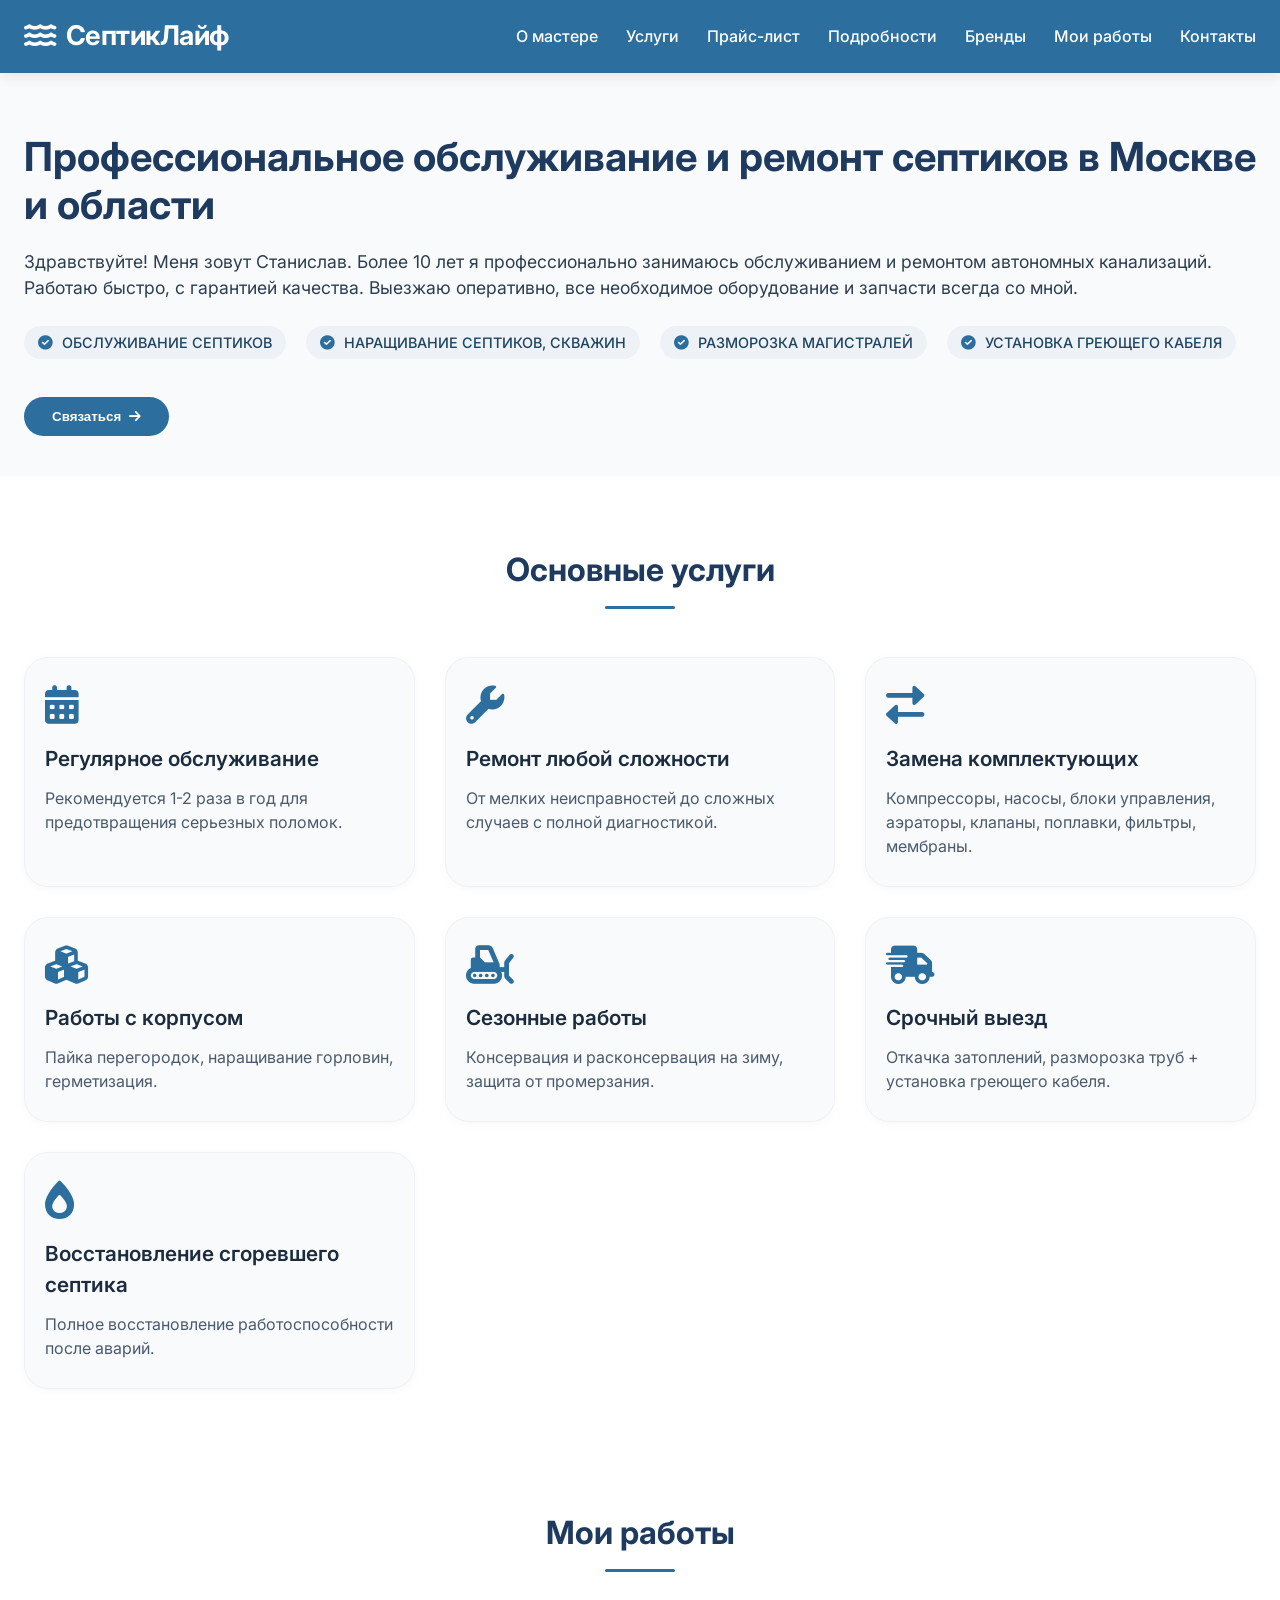
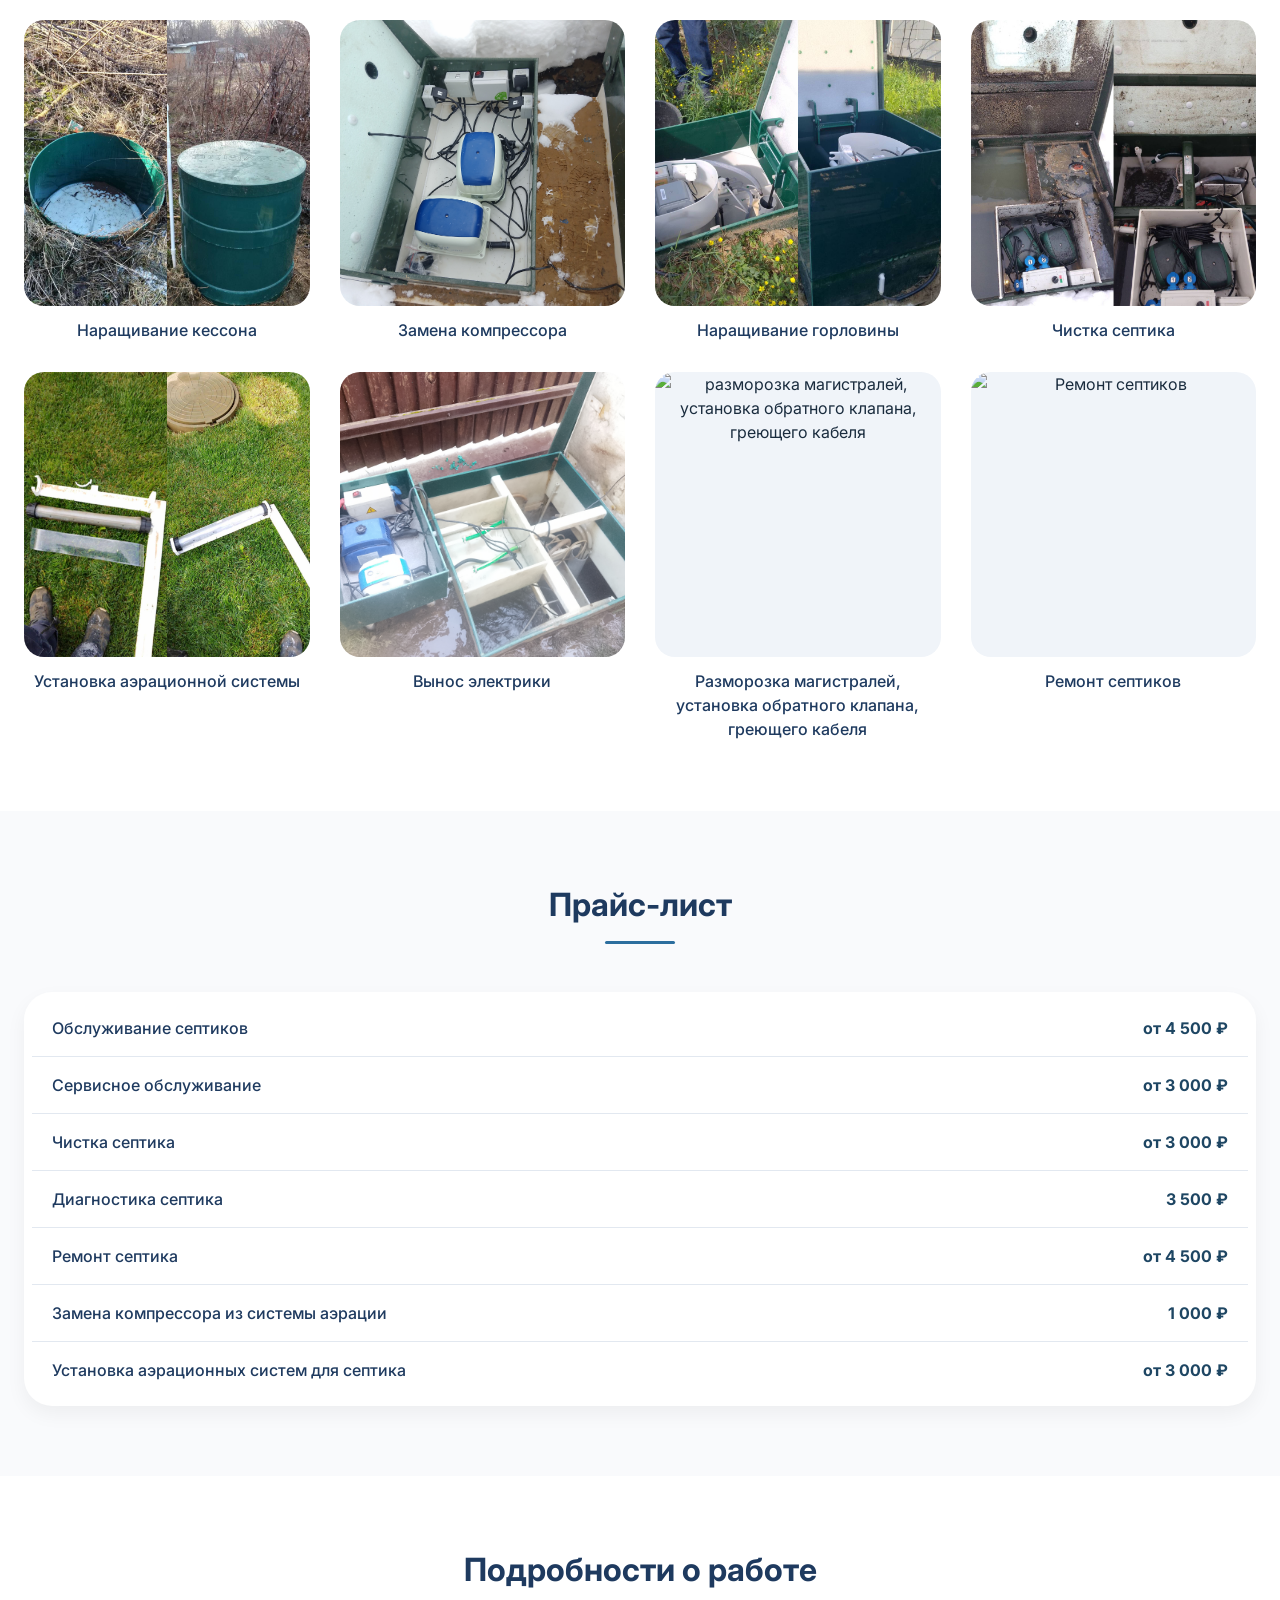
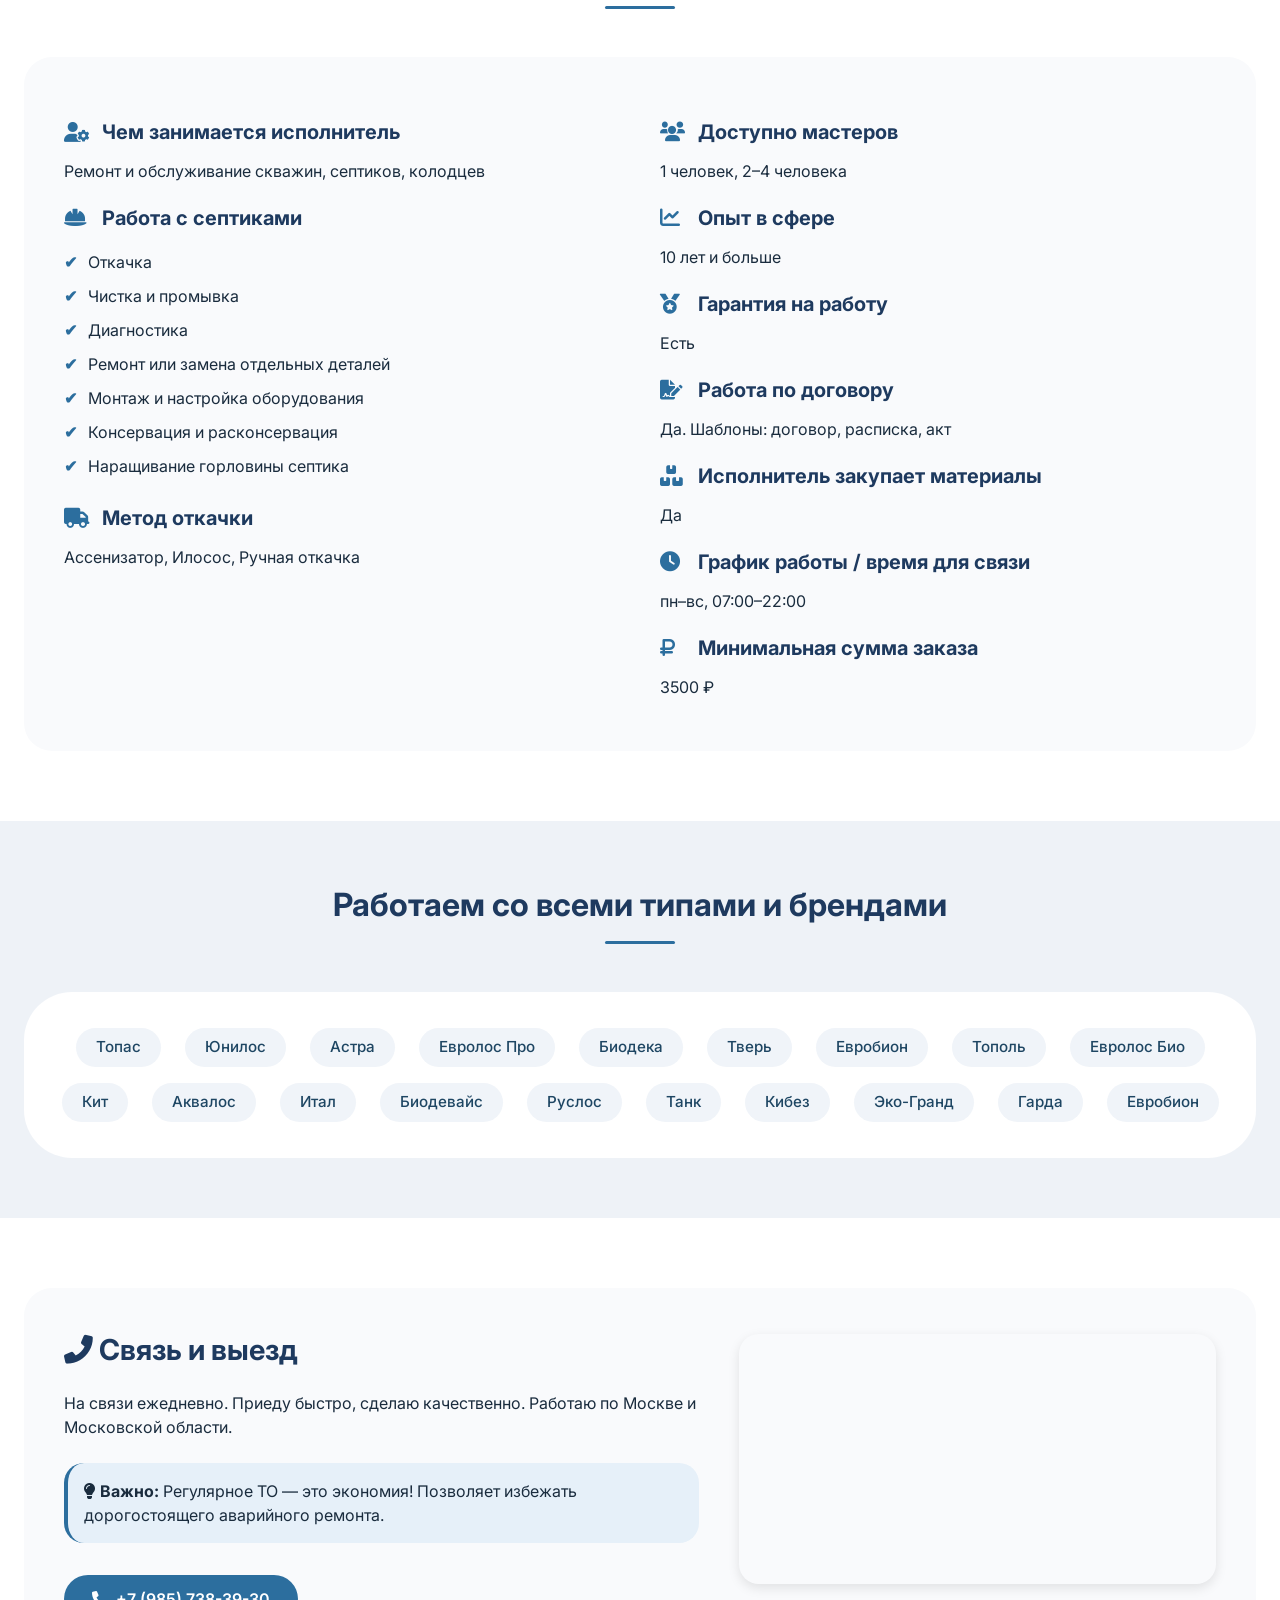
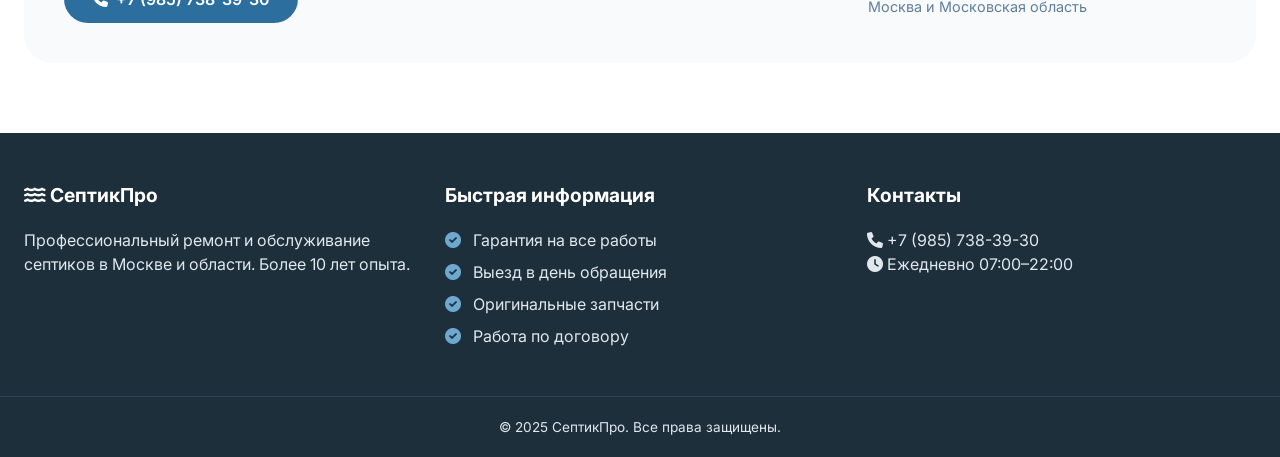
==== commit 1860023f: "Update index.html" ====
--- a/index.html
+++ b/index.html
@@ -99,48 +99,52 @@
                 <h2 class="section-title">Мои работы</h2>
                 <div class="gallery-grid">
                     <div class="gallery-item">
-                        <div class="image-placeholder square" style="overflow: hidden; border-radius: 20px; background: #f0f4f9;">
-                            <img src="кессон.jpg" alt="Наращивание кессона" style="width: 100%; height: 100%; object-fit: cover; display: block;">
+                        <div class="image-placeholder square">
+                            <img src="кессон.jpg" alt="Наращивание кессона">
                         </div>
                         <p class="gallery-caption">Наращивание кессона</p>
                     </div>
                     <div class="gallery-item">
-                        <div class="image-placeholder square" style="overflow: hidden; border-radius: 20px; background: #f0f4f9;">
-                            <img src="compress.jpg" alt="Замена компрессора" style="width: 100%; height: 100%; object-fit: cover; display: block;">
+                        <div class="image-placeholder square">
+                            <img src="compress.jpg" alt="Замена компрессора">
                         </div>
                         <p class="gallery-caption">Замена компрессора</p>
                     </div>
                     <div class="gallery-item">
-                        <div class="image-placeholder square" style="overflow: hidden; border-radius: 20px; background: #f0f4f9;">
-                            <div style="width: 100%; height: 100%; display: flex; align-items: center; justify-content: center;">
-                                <img src="gorlovina.jpg" alt="наращивание горловины" style="width: 100%; height: 100%; object-fit: cover; display: block;">
-                            </div>
+                        <div class="image-placeholder square">
+                            <img src="gorlovina.jpg" alt="Наращивание горловины">
                         </div>
                         <p class="gallery-caption">Наращивание горловины</p>
                     </div>
                     <div class="gallery-item">
-                        <div class="image-placeholder square" style="overflow: hidden; border-radius: 20px; background: #f0f4f9;">
-                            <div style="width: 100%; height: 100%; display: flex; align-items: center; justify-content: center;">
-                                <img src="zatop.jpg" alt="Чистка септика" style="width: 100%; height: 100%; object-fit: cover; display: block;">
-                            </div>
+                        <div class="image-placeholder square">
+                            <img src="zatop.jpg" alt="Чистка септика">
                         </div>
                         <p class="gallery-caption">Чистка септика</p>
                     </div>
                     <div class="gallery-item">
-                        <div class="image-placeholder square" style="overflow: hidden; border-radius: 20px; background: #f0f4f9;">
-                            <div style="width: 100%; height: 100%; display: flex; align-items: center; justify-content: center;">
-                                <img src="membrana.jpg" alt="Установка аэрационной системы" style="width: 100%; height: 100%; object-fit: cover; display: block;">
-                            </div>
+                        <div class="image-placeholder square">
+                            <img src="membrana.jpg" alt="Установка аэрационной системы">
                         </div>
                         <p class="gallery-caption">Установка аэрационной системы</p>
                     </div>
                     <div class="gallery-item">
-                        <div class="image-placeholder square" style="overflow: hidden; border-radius: 20px; background: #f0f4f9;">
-                            <div style="width: 100%; height: 100%; display: flex; align-items: center; justify-content: center;">
-                                <img src="electric.jpg" alt="Вынос электрики" style="width: 100%; height: 100%; object-fit: cover; display: block;">
-                            </div>
+                        <div class="image-placeholder square">
+                            <img src="electric.jpg" alt="Вынос электрики">
                         </div>
                         <p class="gallery-caption">Вынос электрики</p>
+                    </div>
+                    <div class="gallery-item">
+                        <div class="image-placeholder square">
+                            <img src="repare.jpg" alt="разморозка магистралей, установка обратного клапана, греющего кабеля">
+                        </div>
+                        <p class="gallery-caption">Разморозка магистралей, установка обратного клапана, греющего кабеля</p>
+                    </div>
+                    <div class="gallery-item">
+                        <div class="image-placeholder square">
+                            <img src="remont.jpg" alt="Ремонт септиков">
+                        </div>
+                        <p class="gallery-caption">Ремонт септиков</p>
                     </div>
                 </div>
             </div>
--- a/septik-style.css
+++ b/septik-style.css
@@ -132,25 +132,6 @@
 
 .hero-img {
     flex: 0.8;
-}
-
-.image-placeholder {
-    background: #eef2f7;
-    border-radius: 24px;
-    height: 260px;
-    display: flex;
-    flex-direction: column;
-    align-items: center;
-    justify-content: center;
-    text-align: center;
-    color: #5f7f9e;
-    border: 2px dashed #b9d0e4;
-    padding: 20px;
-}
-
-.image-placeholder i {
-    color: #2c6e9e;
-    margin-bottom: 12px;
 }
 
 /* Buttons */
@@ -375,7 +356,7 @@
     color: #1e4663;
 }
 
-/* Gallery - ИСПРАВЛЕНО */
+/* GALLERY - ЭТА ЧАСТЬ ИСПРАВЛЕНА */
 .gallery {
     padding: 70px 0;
     background: white;
@@ -396,16 +377,16 @@
     transform: scale(1.02);
 }
 
+/* ЭТО ГЛАВНОЕ ПРАВИЛО - квадрат с закругленными углами */
 .image-placeholder.square {
-    height: 220px;
+    width: 100%;
+    aspect-ratio: 1 / 1;
     background: #f0f4f9;
     border-radius: 20px;
     overflow: hidden;
-    display: flex;
-    align-items: center;
-    justify-content: center;
-}
-
+}
+
+/* ЭТО ПРАВИЛО ДЛЯ КАРТИНОК */
 .image-placeholder.square img {
     width: 100%;
     height: 100%;
@@ -413,7 +394,13 @@
     display: block;
 }
 
+/* ЭТО ДЛЯ ИКОНОК-ЗАГЛУШЕК */
 .image-placeholder.square i {
+    width: 100%;
+    height: 100%;
+    display: flex;
+    align-items: center;
+    justify-content: center;
     font-size: 48px;
     color: #2c6e9e;
 }
@@ -426,25 +413,6 @@
 }
 
 /* Map section */
-.map-section {
-    padding: 70px 0;
-    background: #f9fafc;
-}
-
-.map-wrapper {
-    border-radius: 28px;
-    overflow: hidden;
-    box-shadow: 0 8px 25px rgba(0,0,0,0.1);
-}
-
-.map-wrapper iframe {
-    display: block;
-    width: 100%;
-    height: 450px;
-    border: 0;
-}
-
-/* Contact */
 .contact {
     padding: 70px 0;
     background: white;
@@ -707,10 +675,6 @@
         grid-template-columns: repeat(auto-fill, minmax(240px, 1fr));
         gap: 20px;
     }
-    
-    .image-placeholder.square {
-        height: 180px;
-    }
 }
 
 @media (max-width: 550px) {
@@ -748,10 +712,6 @@
         grid-template-columns: 1fr;
     }
     
-    .map-wrapper iframe {
-        height: 300px;
-    }
-    
     .mini-map iframe {
         height: 200px;
     }
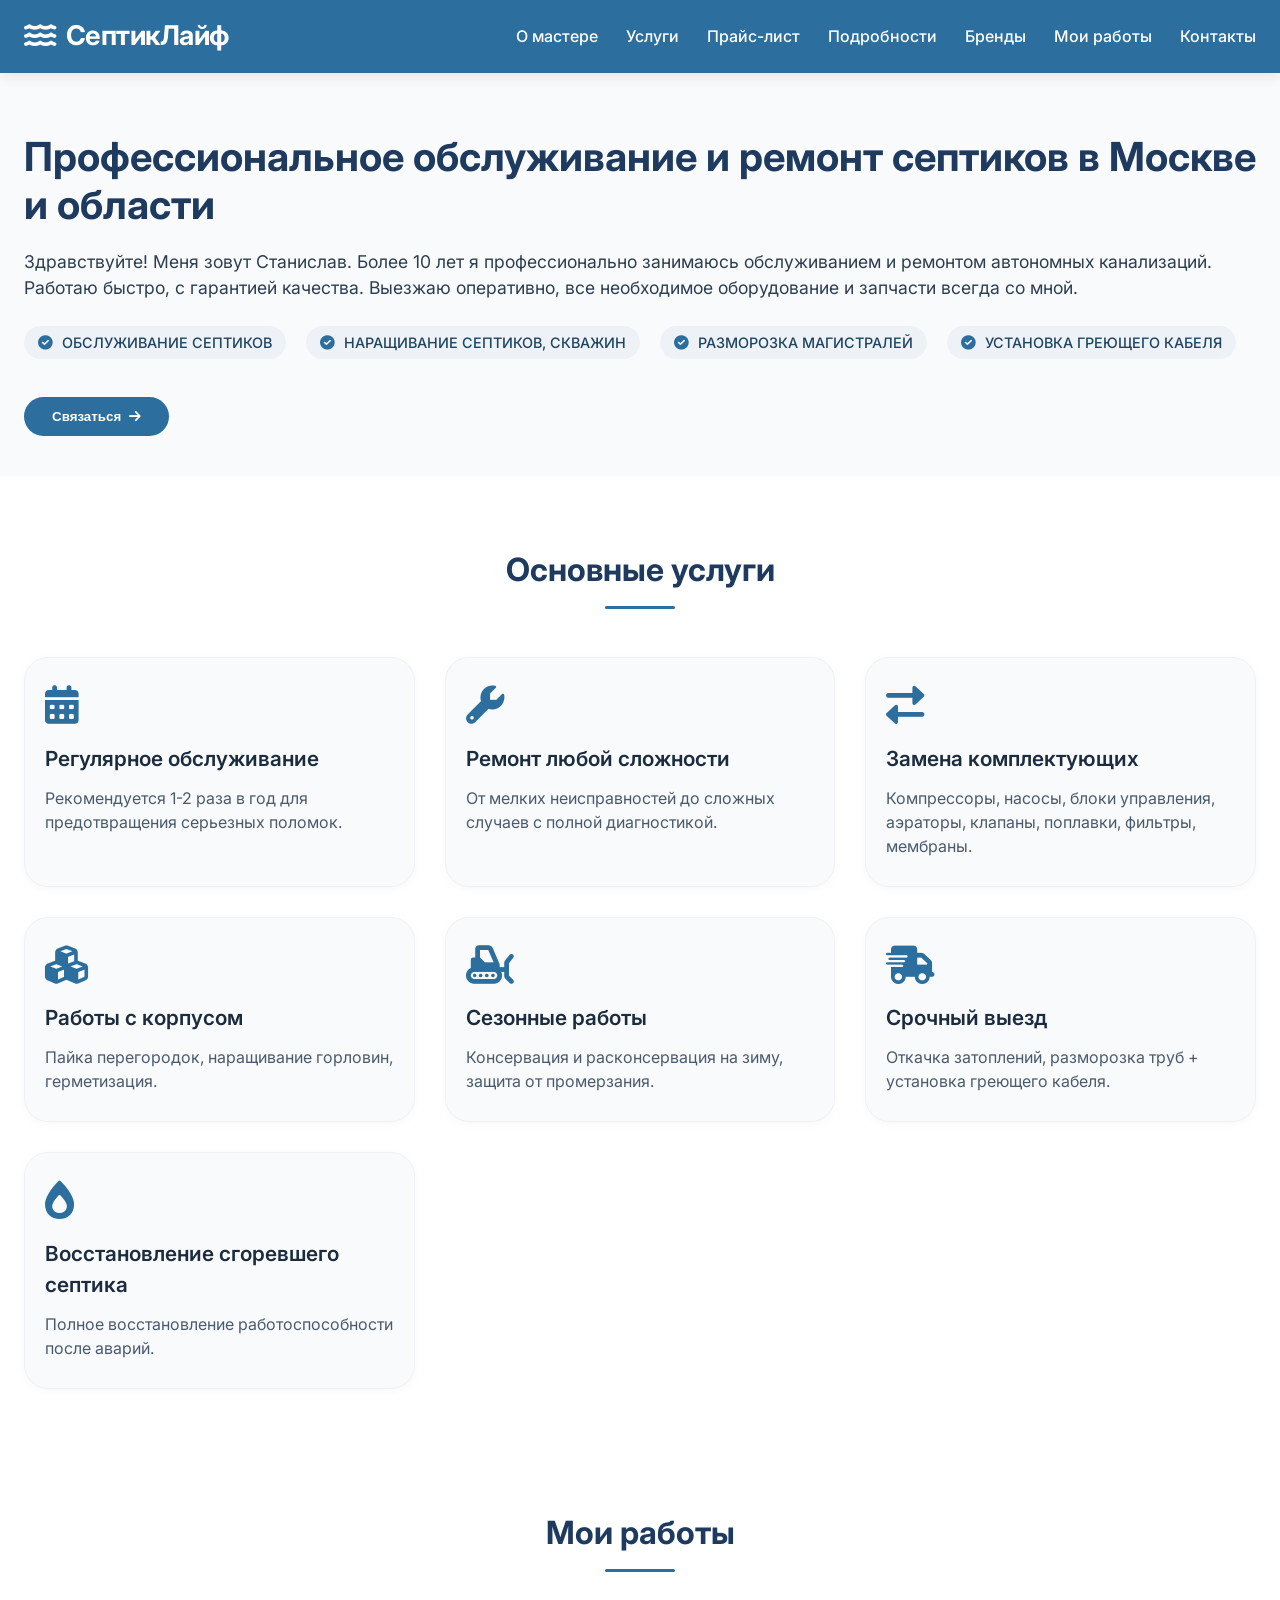
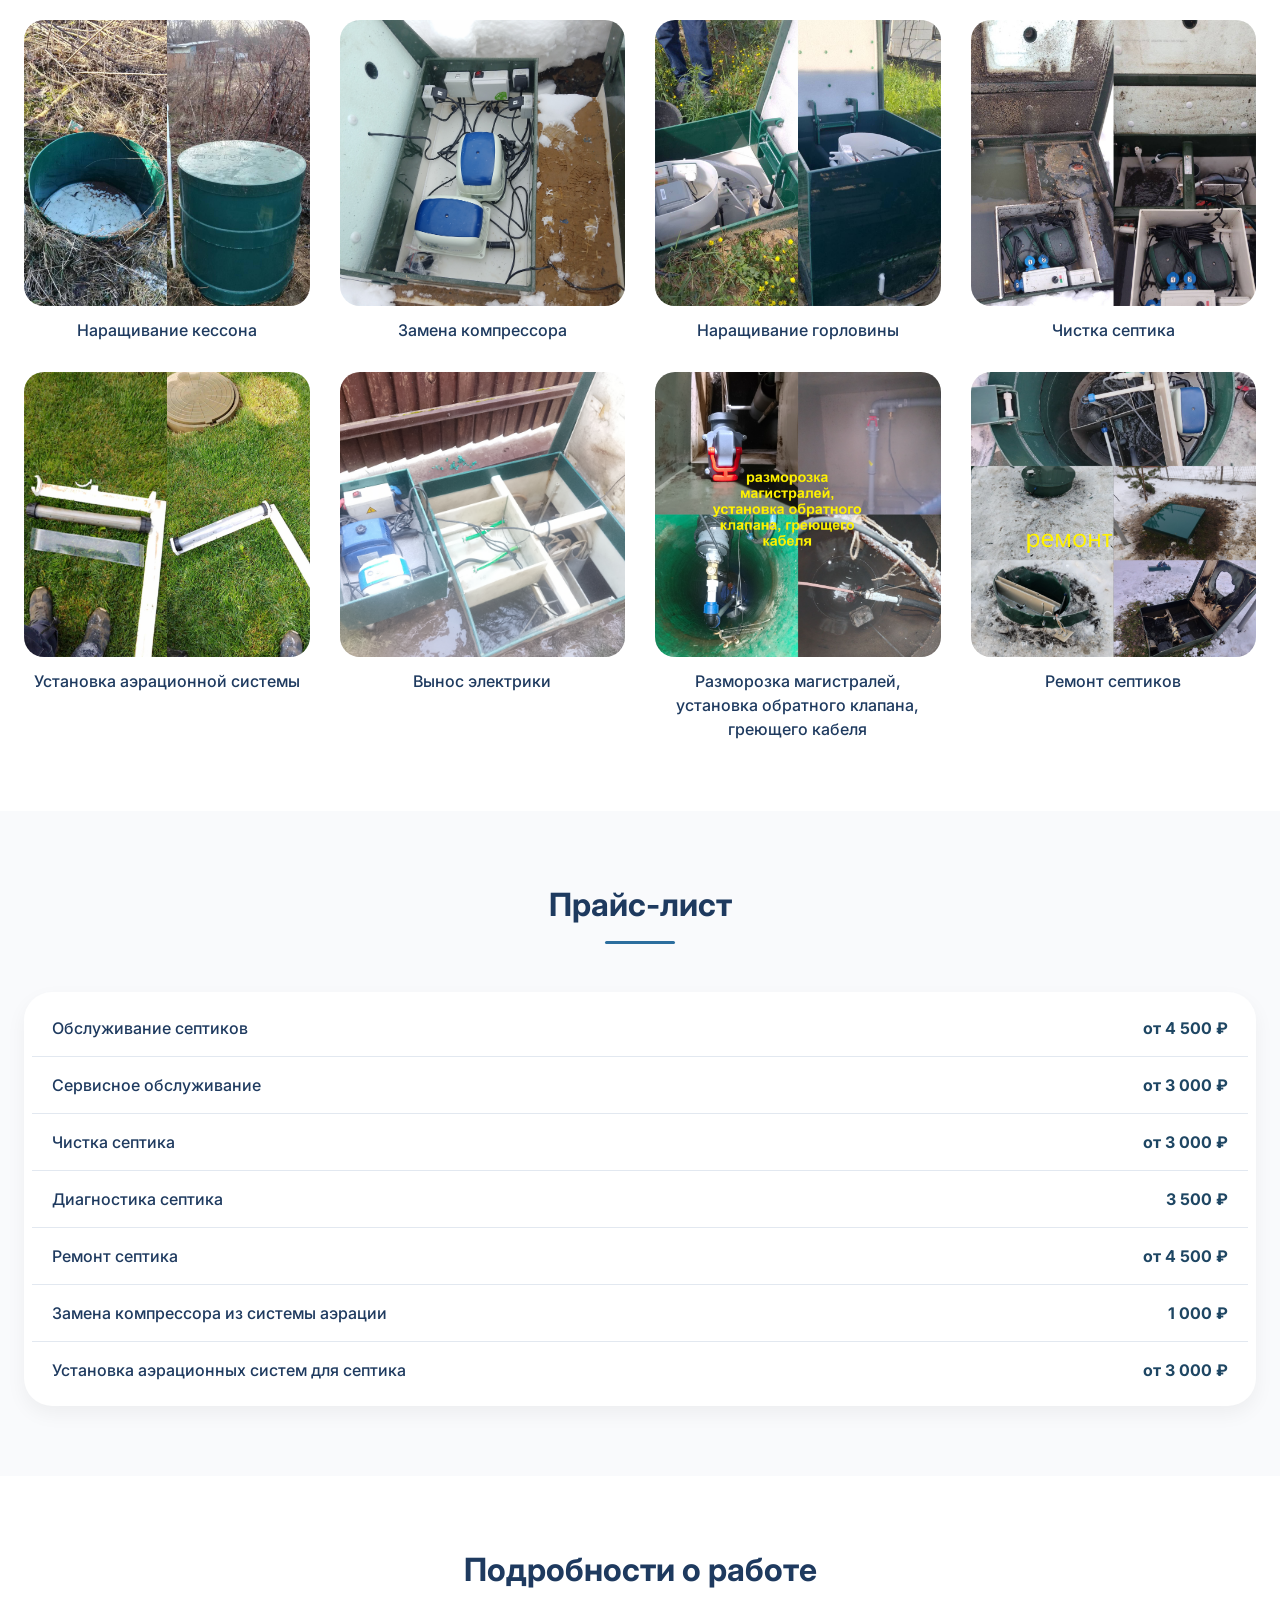
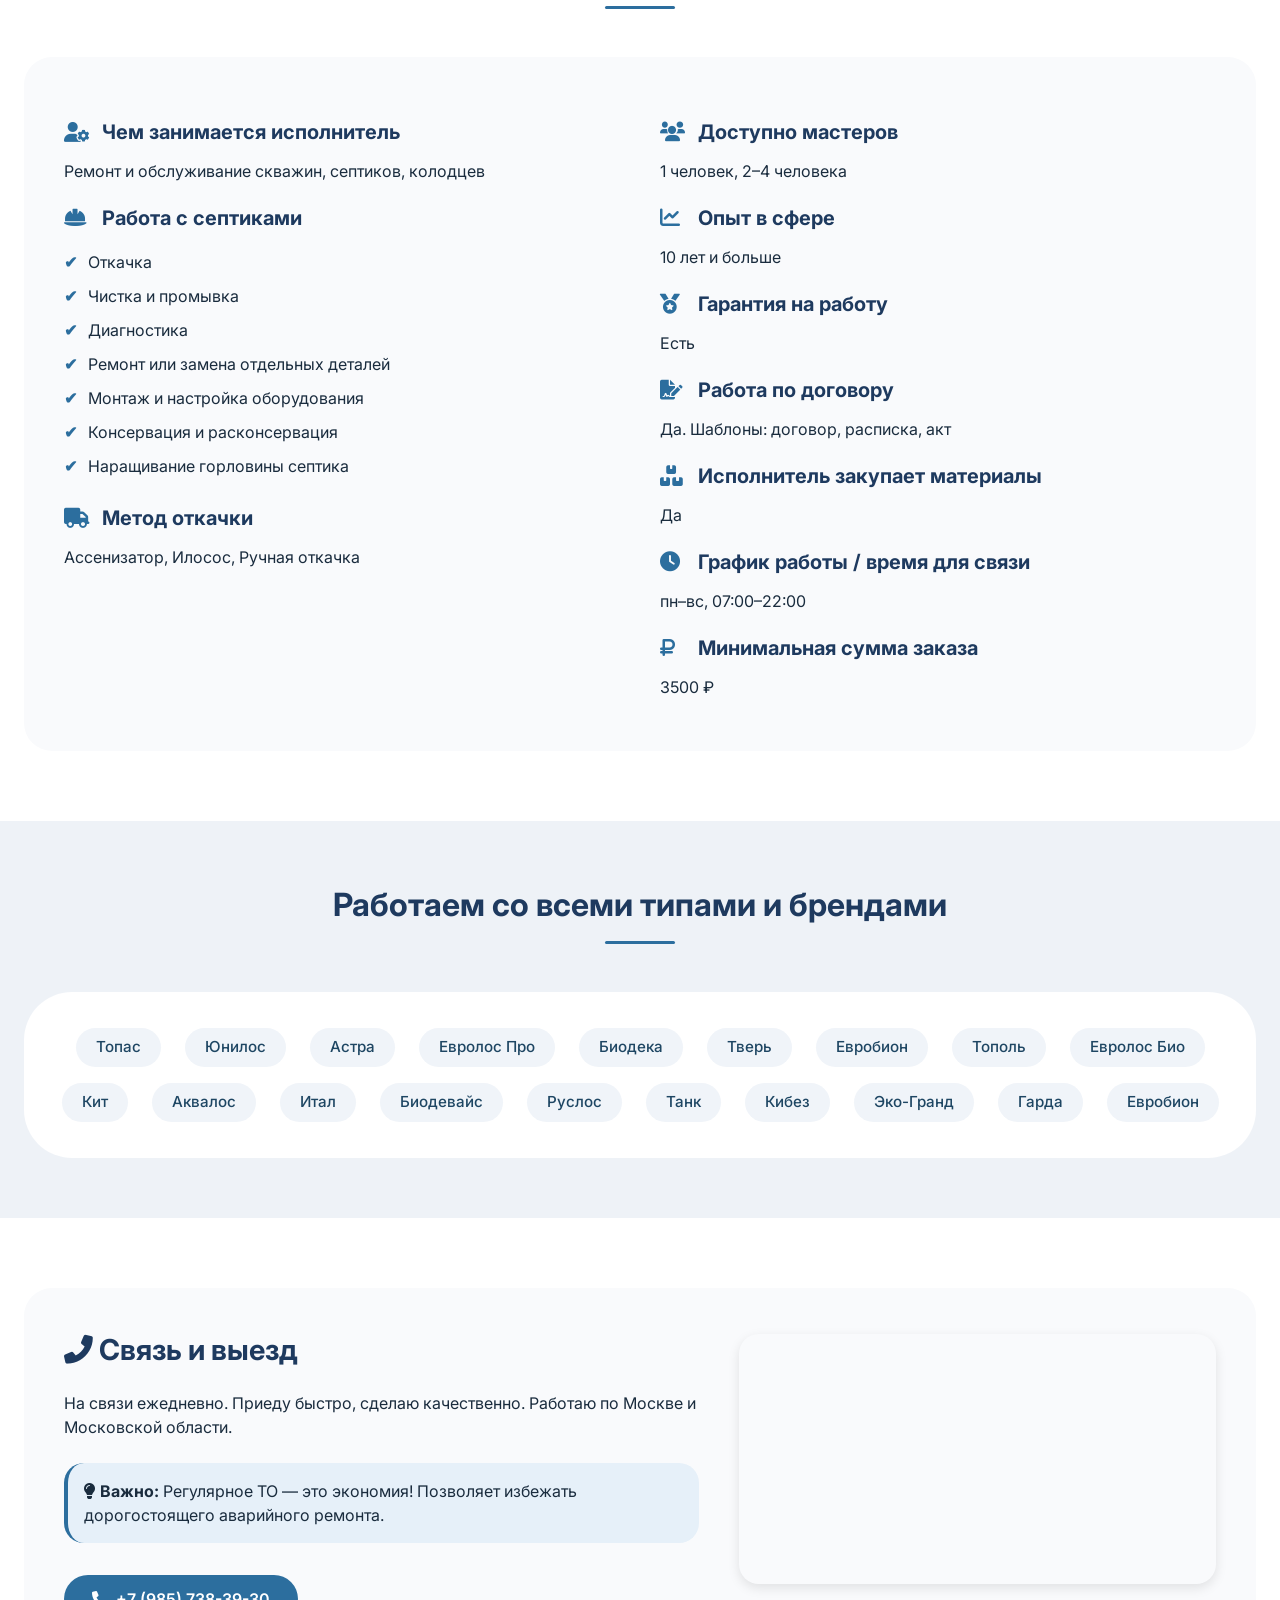
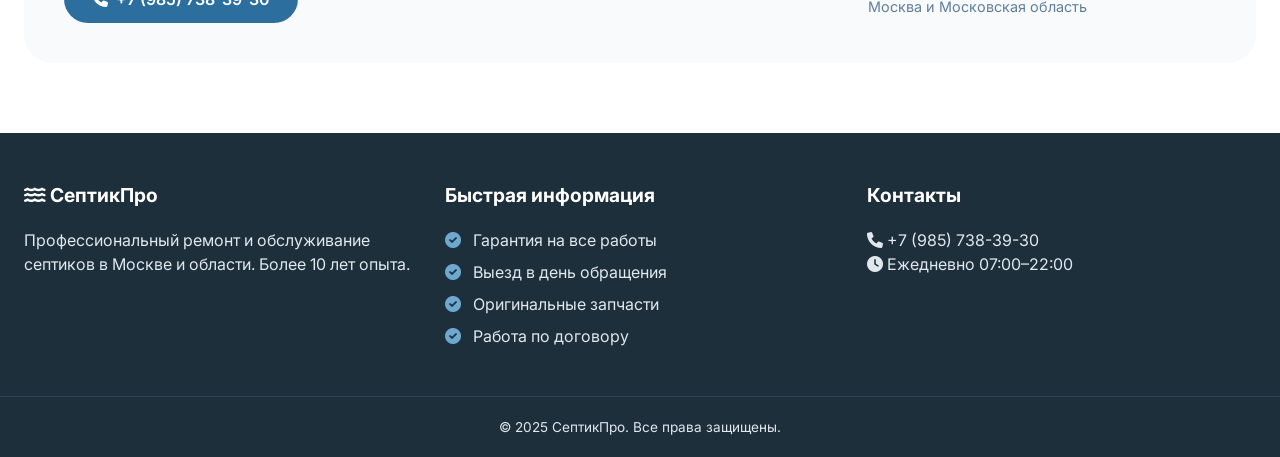
==== commit 7d4fcdfb: "Update index.html" ====
--- a/index.html
+++ b/index.html
@@ -136,13 +136,13 @@
                     </div>
                     <div class="gallery-item">
                         <div class="image-placeholder square">
-                            <img src="repare.jpg" alt="разморозка магистралей, установка обратного клапана, греющего кабеля">
+                            <img src="repare.png" alt="разморозка магистралей, установка обратного клапана, греющего кабеля">
                         </div>
                         <p class="gallery-caption">Разморозка магистралей, установка обратного клапана, греющего кабеля</p>
                     </div>
                     <div class="gallery-item">
                         <div class="image-placeholder square">
-                            <img src="remont.jpg" alt="Ремонт септиков">
+                            <img src="remont.png" alt="Ремонт септиков">
                         </div>
                         <p class="gallery-caption">Ремонт септиков</p>
                     </div>
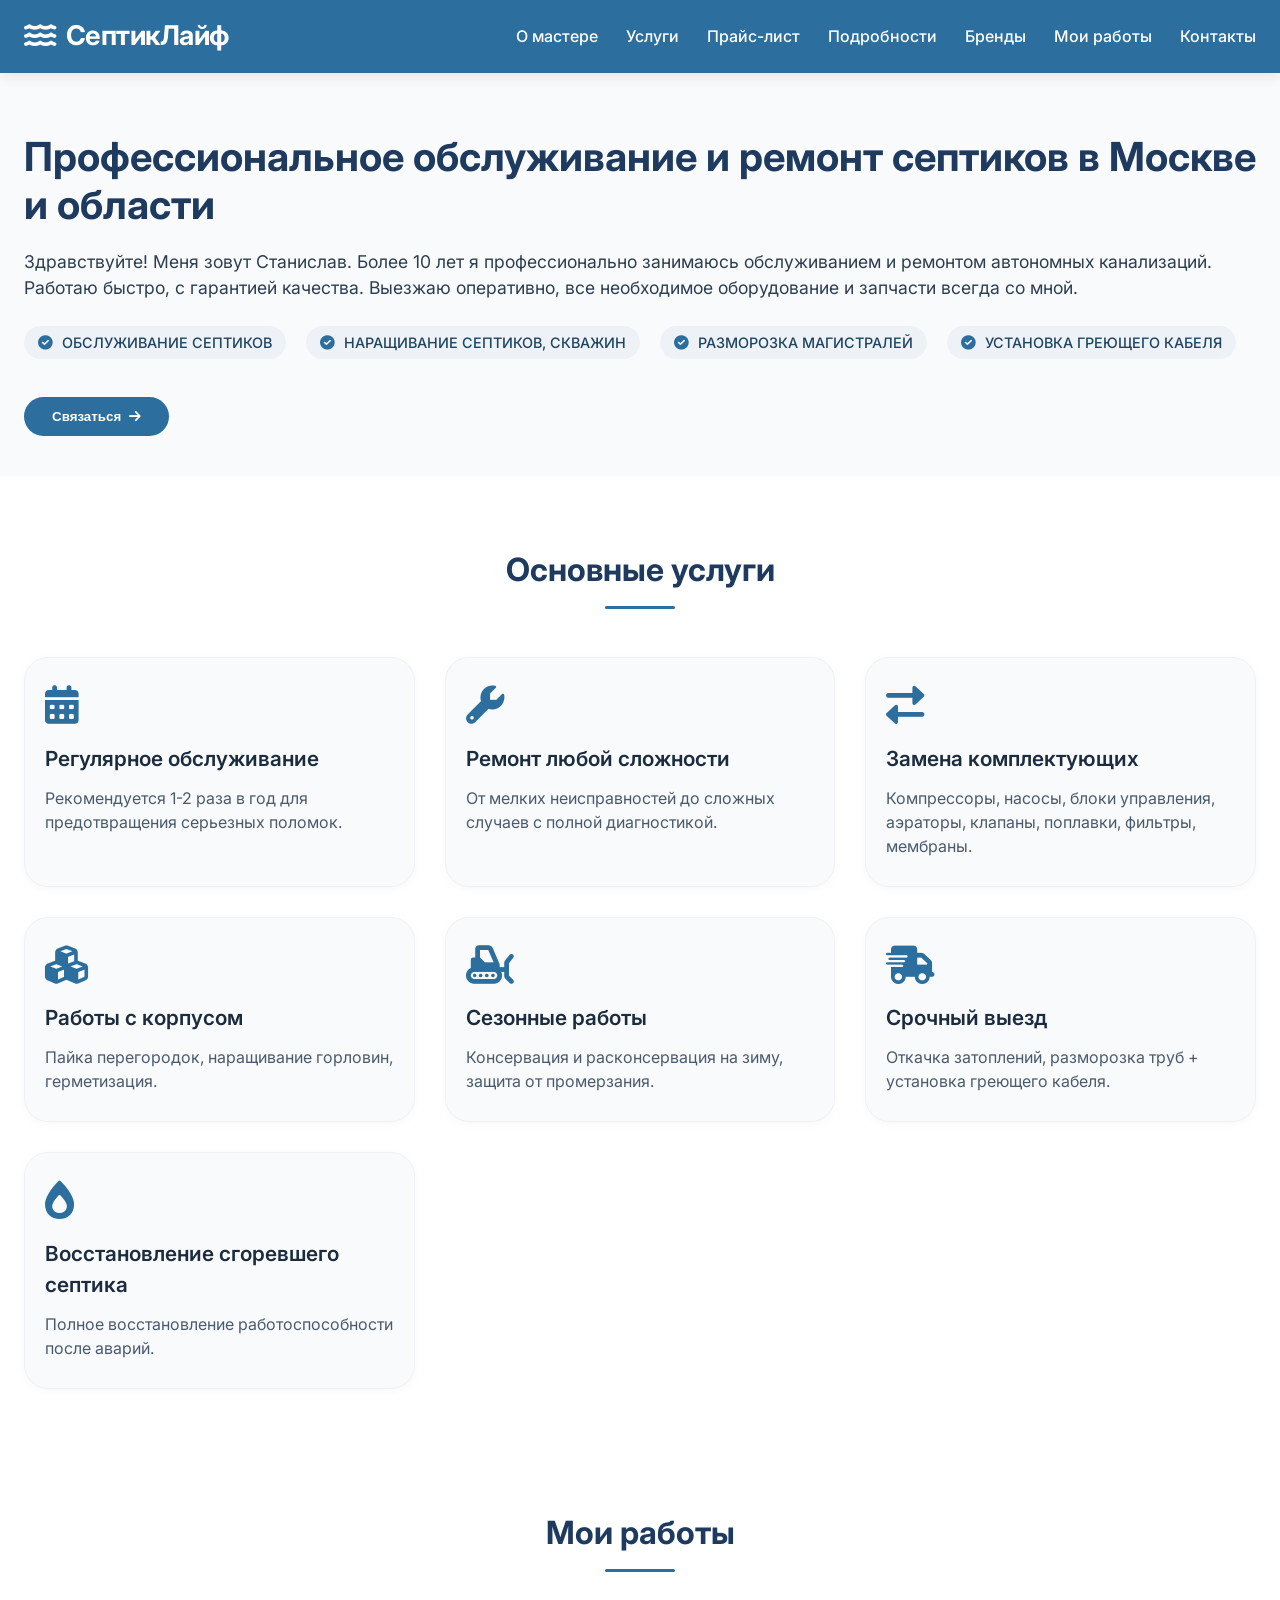
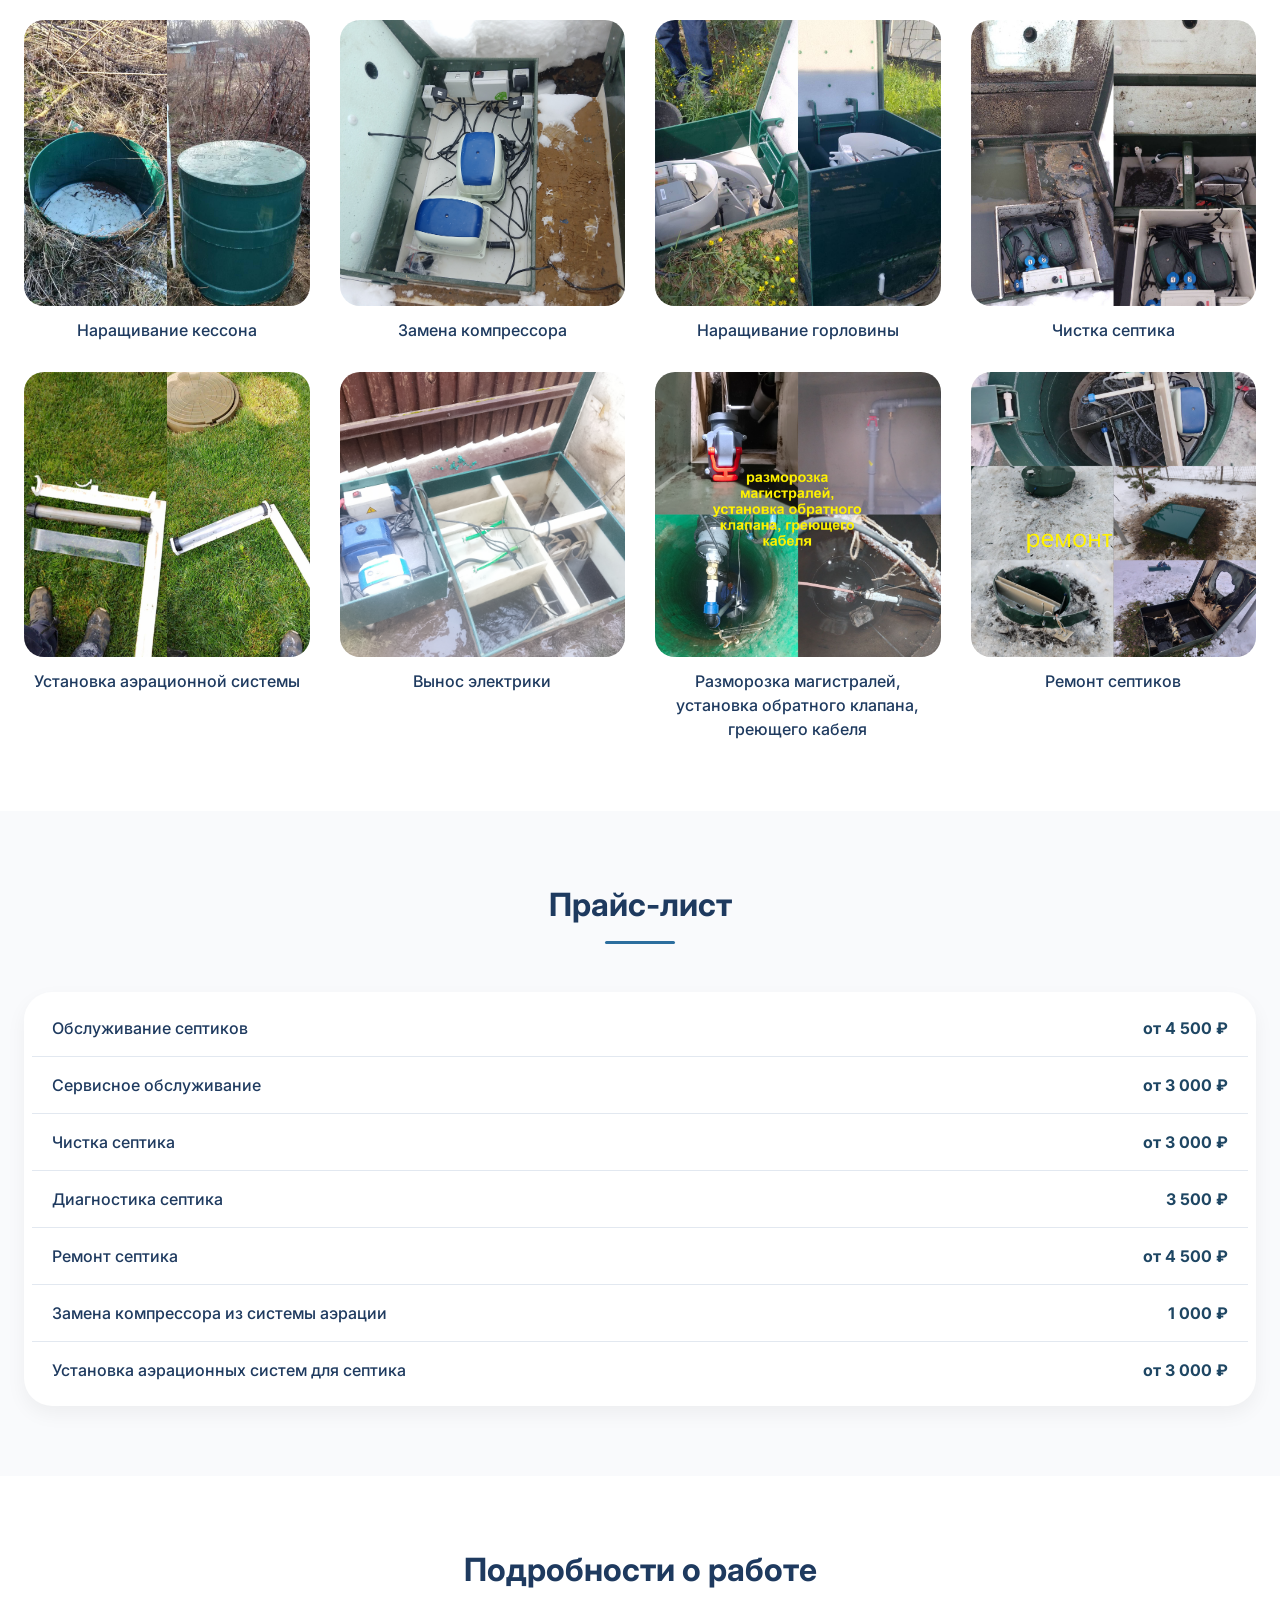
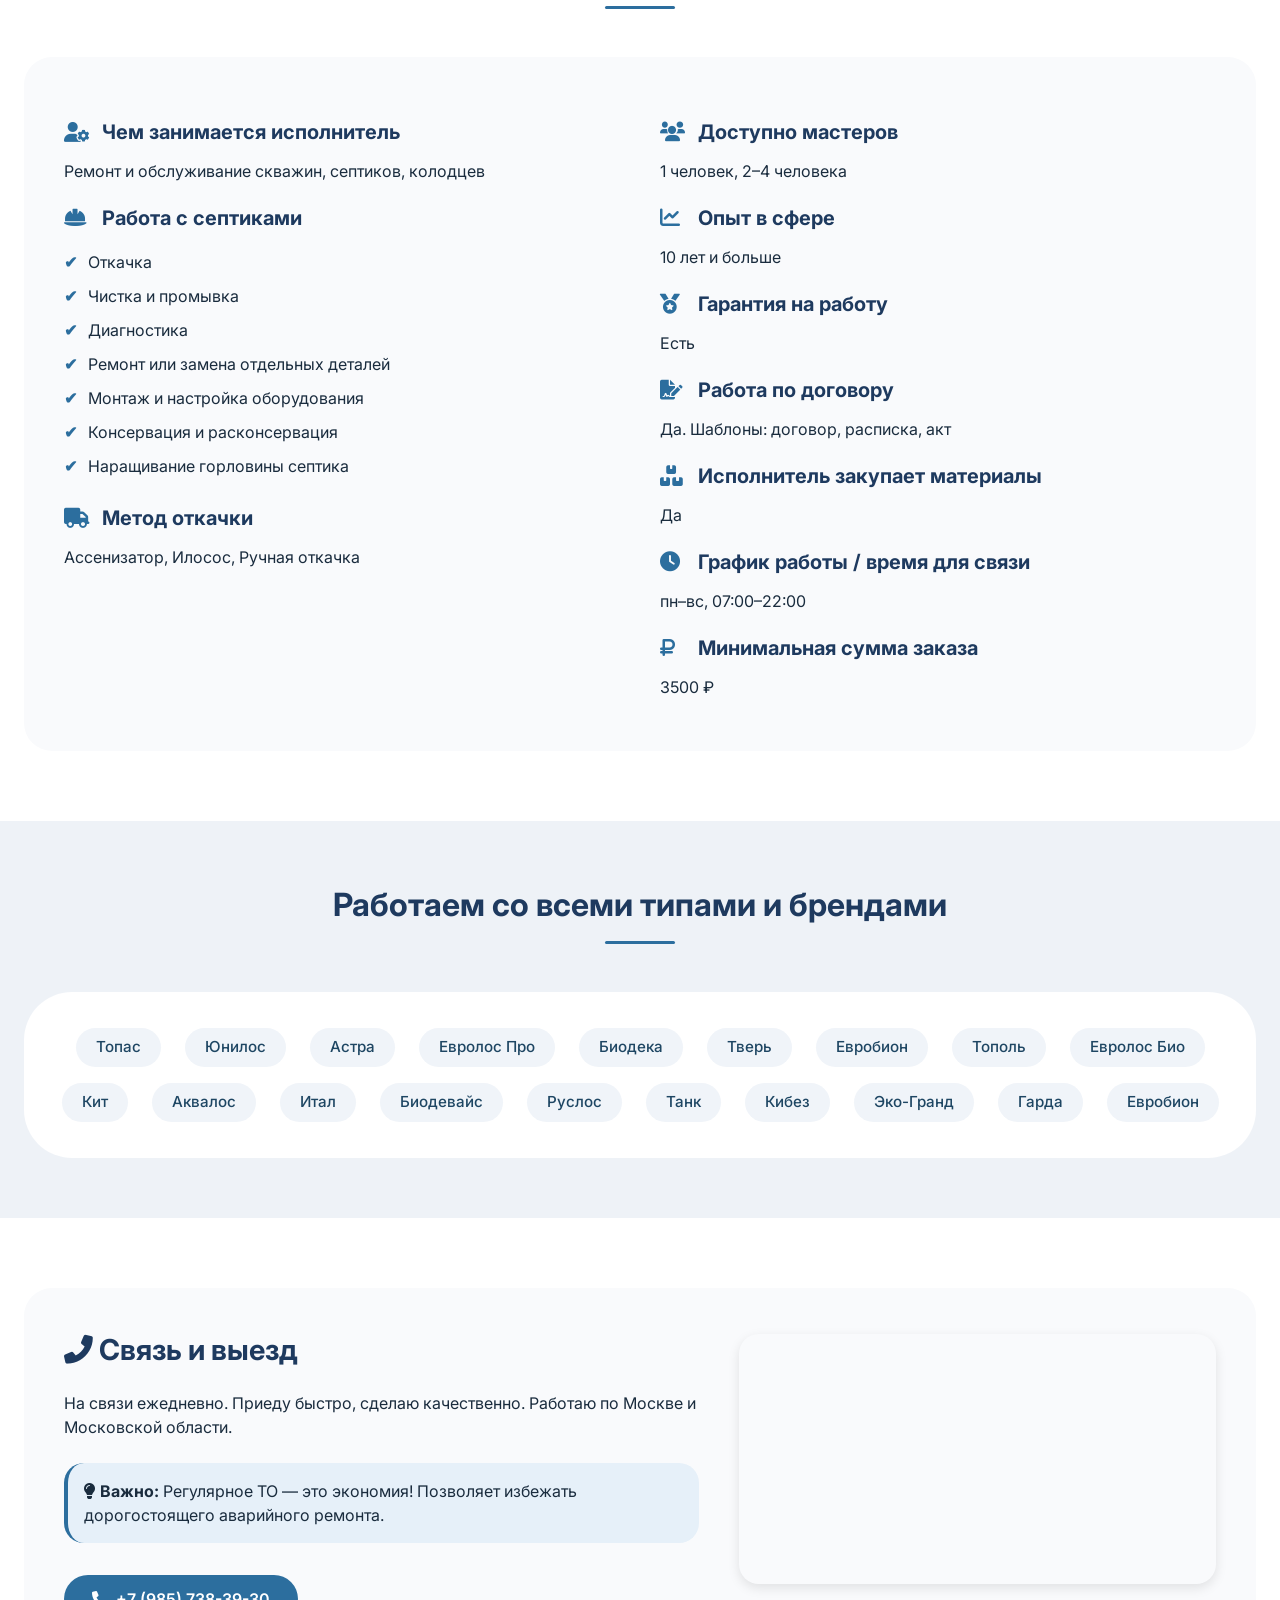
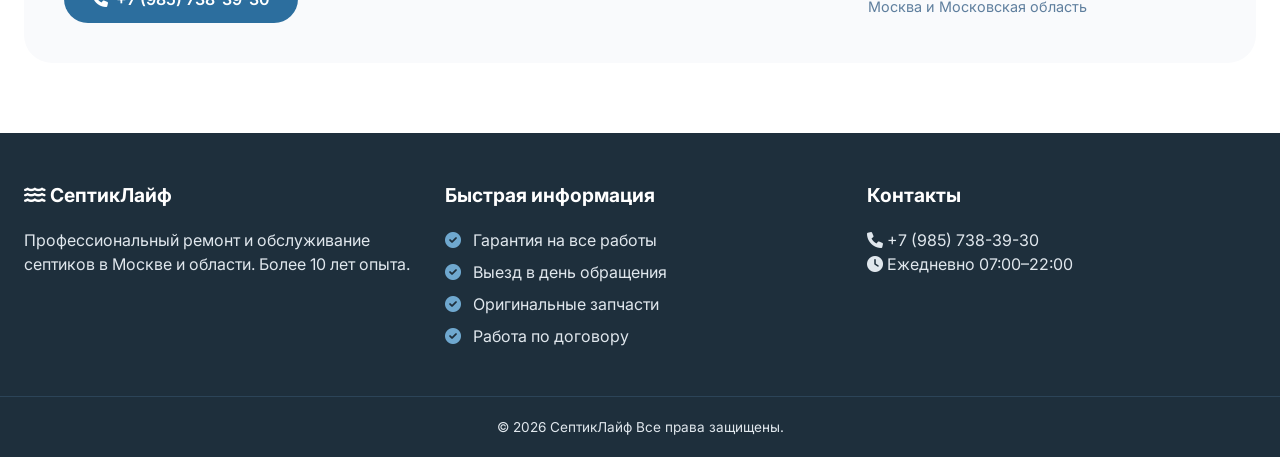
==== commit 65e3bd8f: "Update index.html" ====
--- a/index.html
+++ b/index.html
@@ -279,7 +279,7 @@
     <footer class="footer">
         <div class="container footer-container">
             <div class="footer-col">
-                <h3><i class="fas fa-water"></i> СептикПро</h3>
+                <h3><i class="fas fa-water"></i> СептикЛайф</h3>
                 <p>Профессиональный ремонт и обслуживание септиков в Москве и области. Более 10 лет опыта.</p>
             </div>
             <div class="footer-col">
@@ -298,7 +298,7 @@
             </div>
         </div>
         <div class="footer-bottom">
-            <p>&copy; 2025 СептикПро. Все права защищены.</p>
+            <p>&copy; 2026 СептикЛайф Все права защищены.</p>
         </div>
     </footer>
 
